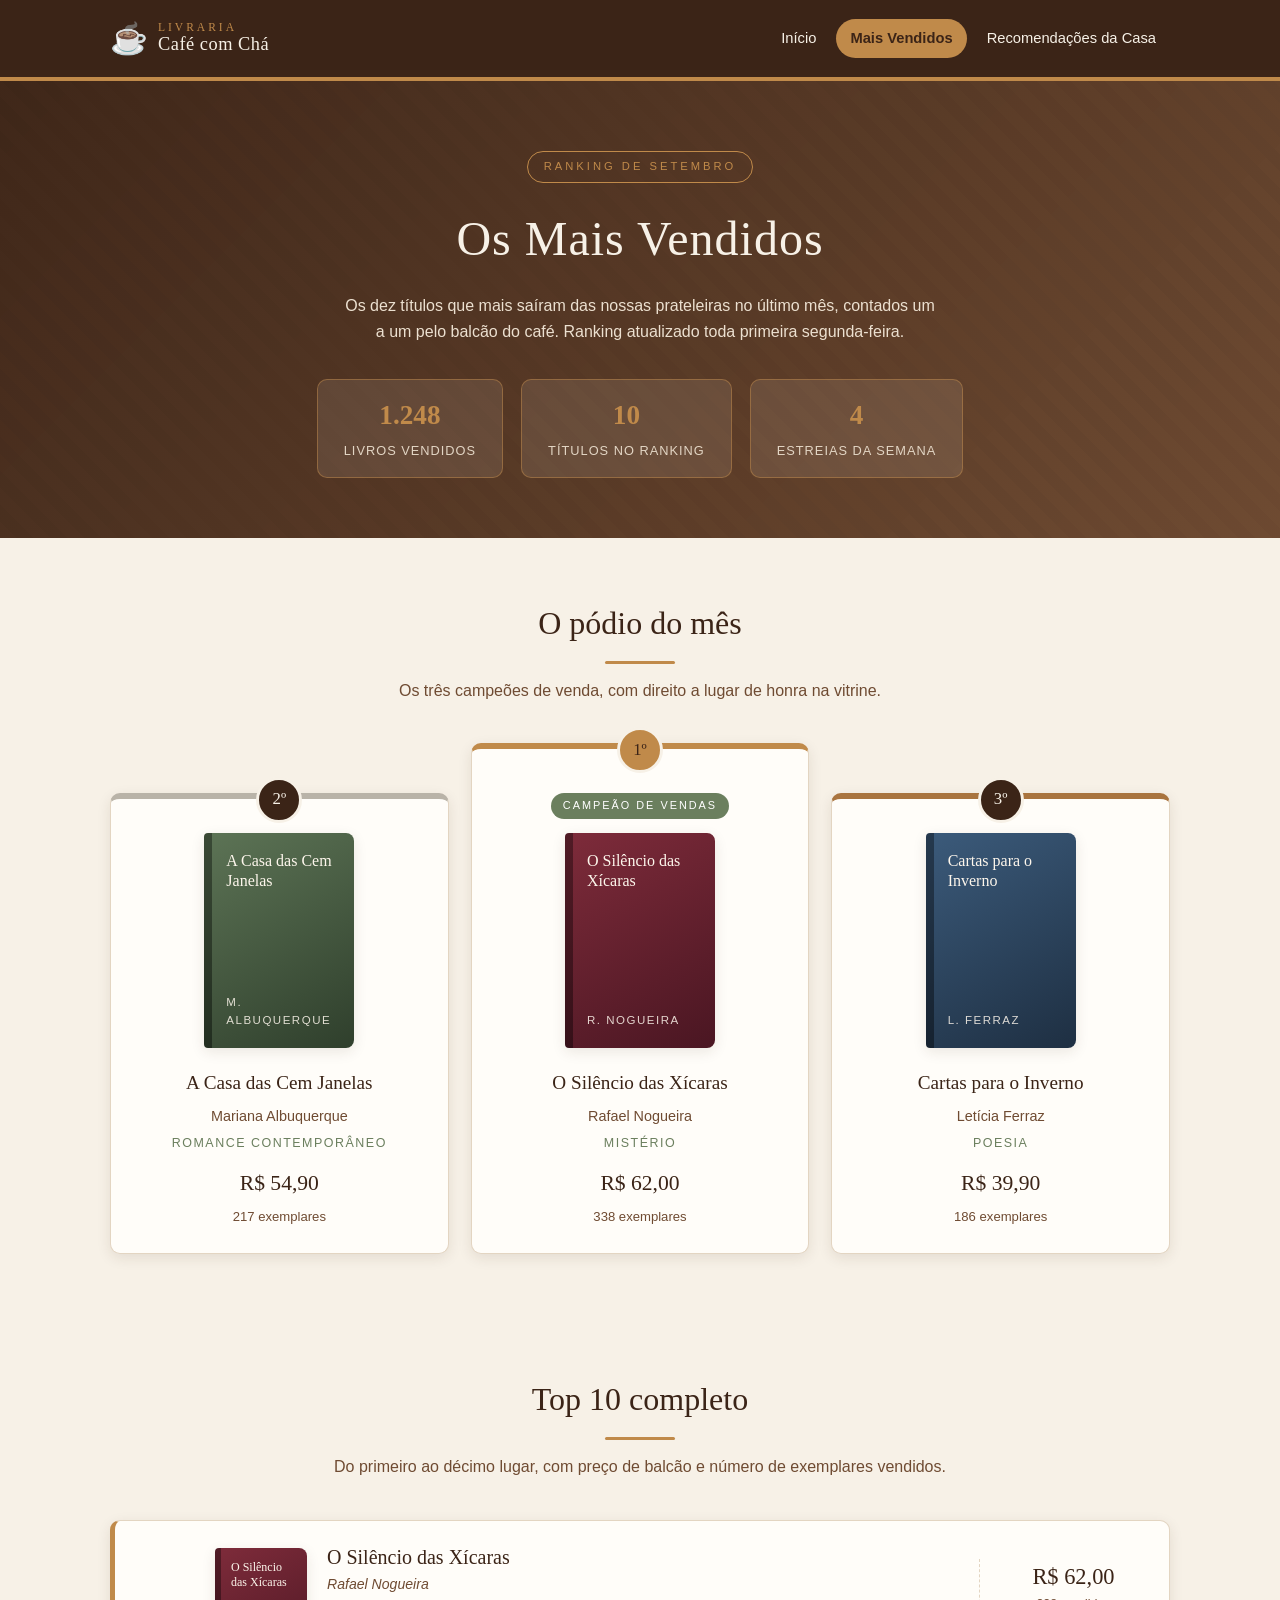
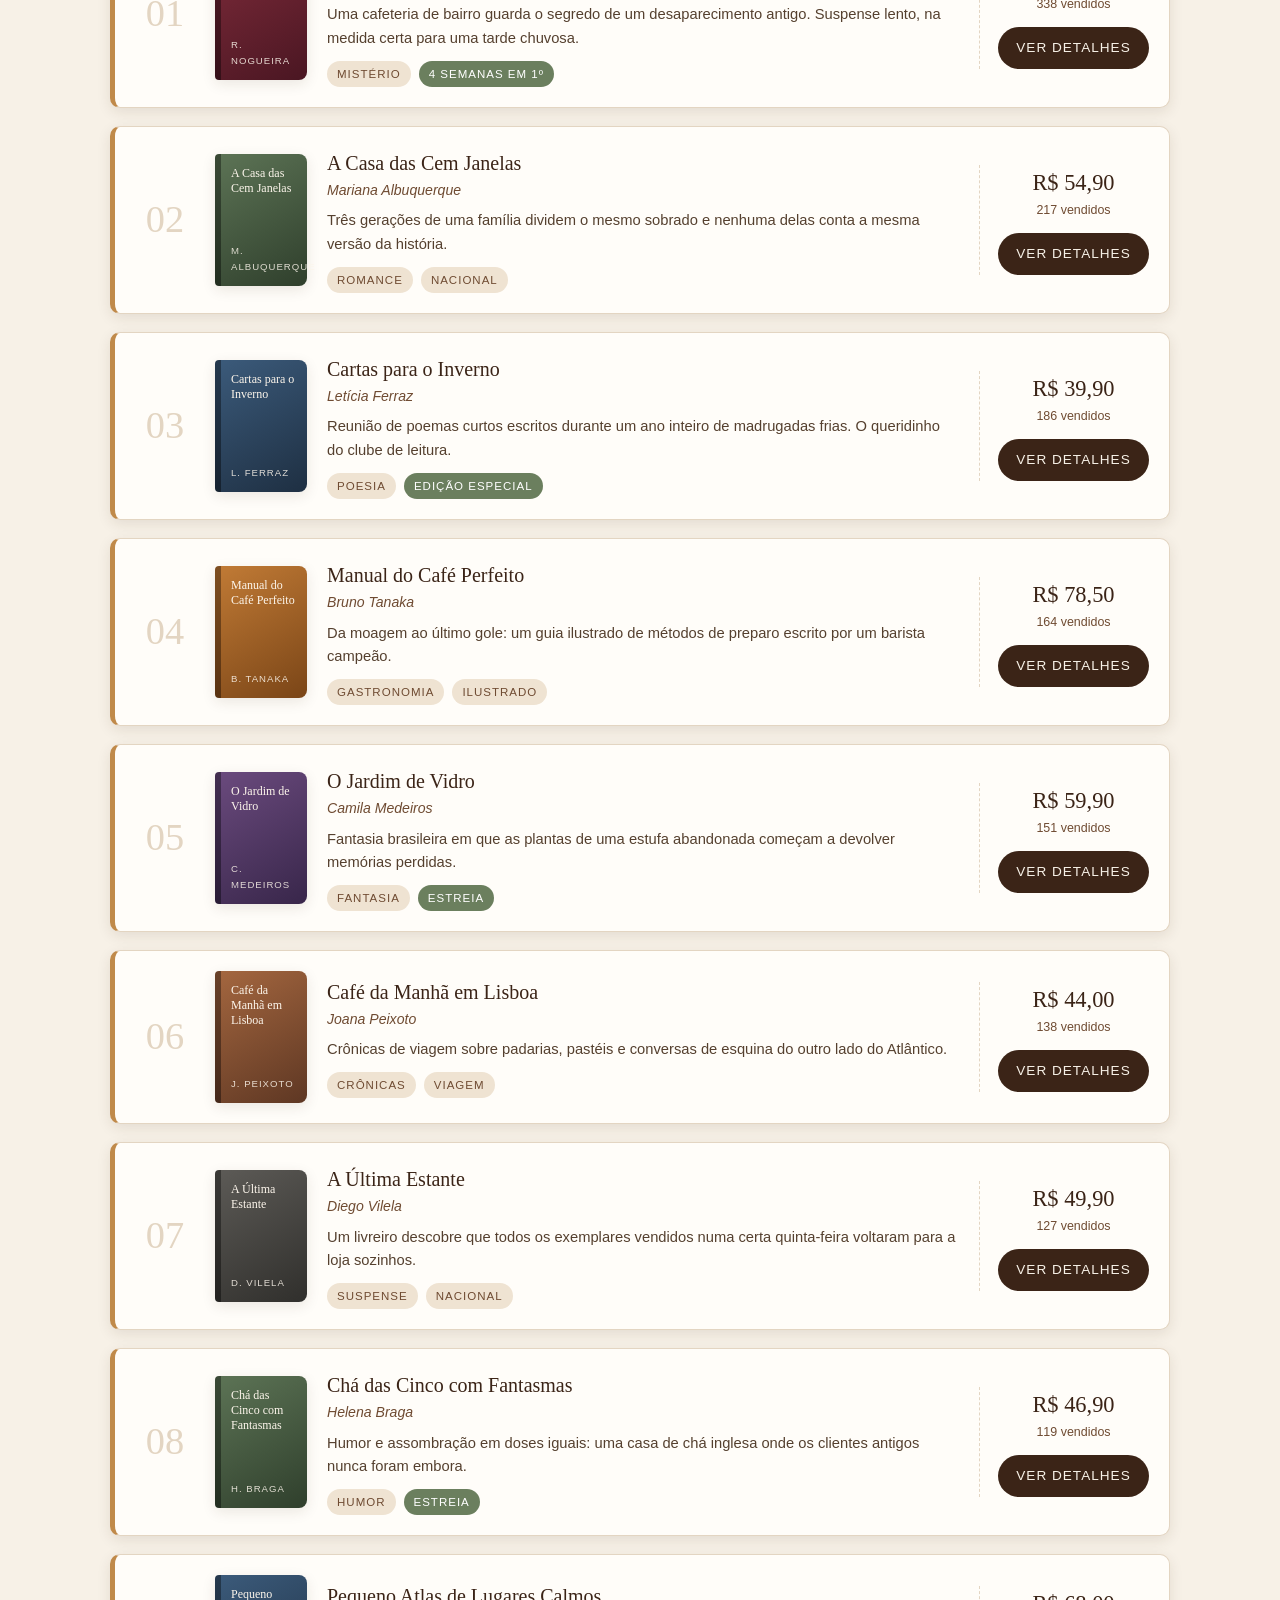
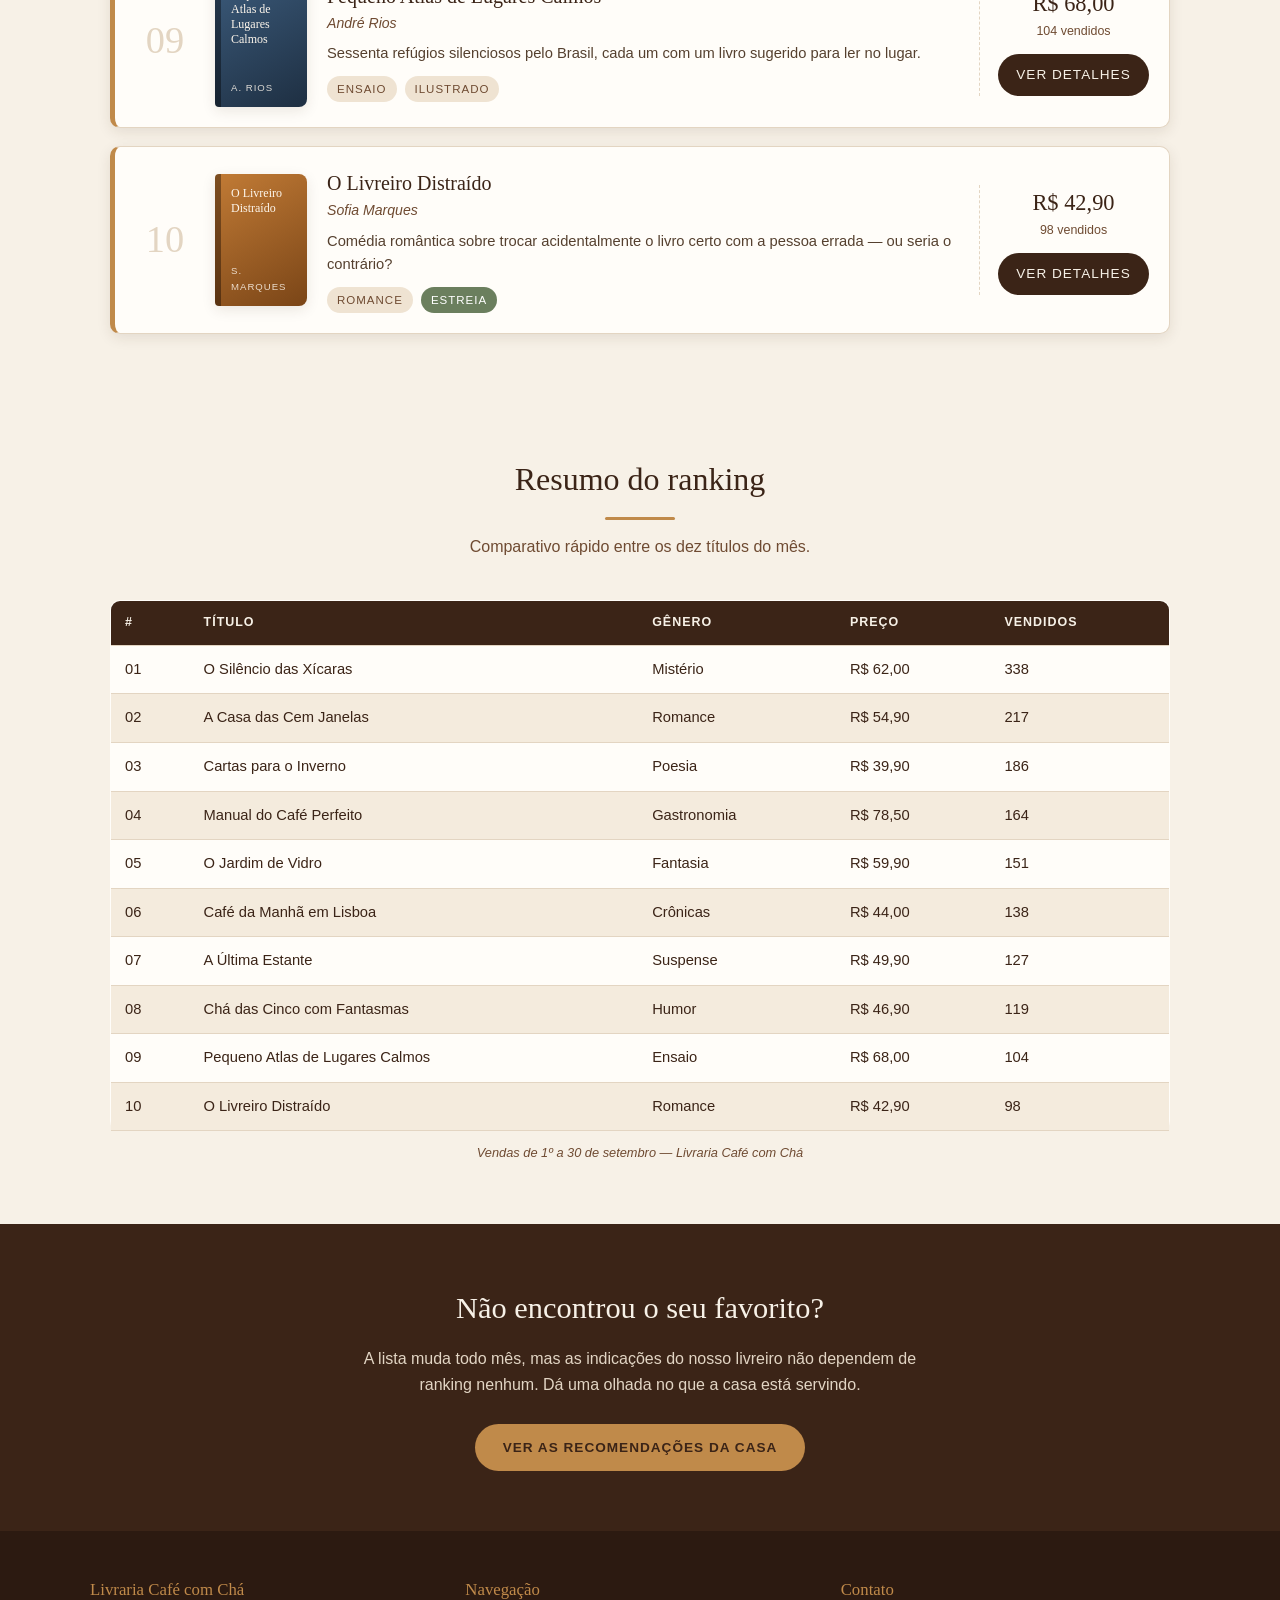
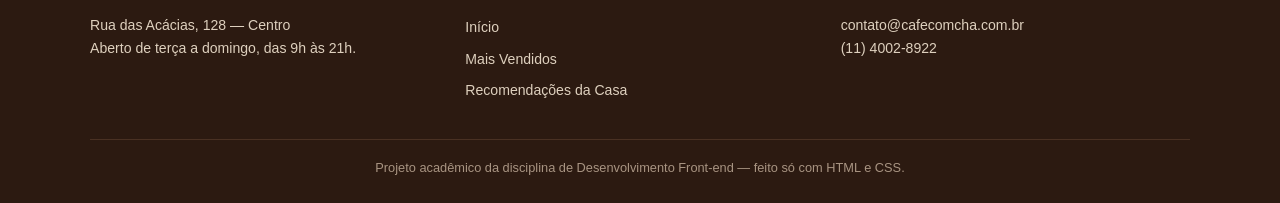
==== best-sellers.html @ 7d4c5c0c "Adiciona README e as páginas de Mais Vendidos e Recomendações da Casa Projeto da disciplina de Desen" ====
<!DOCTYPE html>
<html lang="pt-BR">
<head>
  <meta charset="UTF-8">
  <meta name="viewport" content="width=device-width, initial-scale=1.0">
  <title>Mais Vendidos | Livraria Café com Chá</title>
  <meta name="description" content="Os livros mais vendidos da Livraria Café com Chá neste mês.">
  <link rel="stylesheet" href="css/best-sellers.css">
</head>
<body>

  <header class="cabecalho">
    <div class="cabecalho__conteudo">
      <a class="logo" href="index.html">
        <span class="logo__icone" aria-hidden="true">☕</span>
        <span class="logo__texto">
          <strong>Livraria</strong>
          Café com Chá
        </span>
      </a>

      <nav class="menu" aria-label="Navegação principal">
        <a href="index.html">Início</a>
        <a href="best-sellers.html" class="menu__ativo" aria-current="page">Mais Vendidos</a>
        <a href="recomendacoes.html">Recomendações da Casa</a>
      </nav>
    </div>
  </header>

  <main>

    <!-- ======================= HERO ======================= -->
    <section class="hero">
      <p class="hero__etiqueta">Ranking de setembro</p>
      <h1 class="hero__titulo">Os Mais Vendidos</h1>
      <p class="hero__texto">
        Os dez títulos que mais saíram das nossas prateleiras no último mês,
        contados um a um pelo balcão do café. Ranking atualizado toda
        primeira segunda-feira.
      </p>

      <ul class="hero__numeros">
        <li><strong>1.248</strong><span>livros vendidos</span></li>
        <li><strong>10</strong><span>títulos no ranking</span></li>
        <li><strong>4</strong><span>estreias da semana</span></li>
      </ul>
    </section>

    <!-- ==================== PÓDIO (TOP 3) ==================== -->
    <section class="podio" aria-labelledby="titulo-podio">
      <h2 id="titulo-podio" class="secao__titulo">O pódio do mês</h2>
      <p class="secao__subtitulo">Os três campeões de venda, com direito a lugar de honra na vitrine.</p>

      <div class="podio__lista">

        <article class="destaque destaque--prata">
          <div class="destaque__posicao">2º</div>
          <div class="capa capa--verde" aria-hidden="true">
            <span class="capa__titulo">A Casa das Cem Janelas</span>
            <span class="capa__autor">M. Albuquerque</span>
          </div>
          <h3 class="destaque__titulo">A Casa das Cem Janelas</h3>
          <p class="destaque__autor">Mariana Albuquerque</p>
          <p class="destaque__genero">Romance contemporâneo</p>
          <p class="destaque__preco">R$ 54,90</p>
          <p class="destaque__vendas">217 exemplares</p>
        </article>

        <article class="destaque destaque--ouro">
          <div class="destaque__posicao">1º</div>
          <span class="selo">Campeão de vendas</span>
          <div class="capa capa--vinho" aria-hidden="true">
            <span class="capa__titulo">O Silêncio das Xícaras</span>
            <span class="capa__autor">R. Nogueira</span>
          </div>
          <h3 class="destaque__titulo">O Silêncio das Xícaras</h3>
          <p class="destaque__autor">Rafael Nogueira</p>
          <p class="destaque__genero">Mistério</p>
          <p class="destaque__preco">R$ 62,00</p>
          <p class="destaque__vendas">338 exemplares</p>
        </article>

        <article class="destaque destaque--bronze">
          <div class="destaque__posicao">3º</div>
          <div class="capa capa--azul" aria-hidden="true">
            <span class="capa__titulo">Cartas para o Inverno</span>
            <span class="capa__autor">L. Ferraz</span>
          </div>
          <h3 class="destaque__titulo">Cartas para o Inverno</h3>
          <p class="destaque__autor">Letícia Ferraz</p>
          <p class="destaque__genero">Poesia</p>
          <p class="destaque__preco">R$ 39,90</p>
          <p class="destaque__vendas">186 exemplares</p>
        </article>

      </div>
    </section>

    <!-- ==================== TOP 10 ==================== -->
    <section class="ranking" aria-labelledby="titulo-ranking">
      <h2 id="titulo-ranking" class="secao__titulo">Top 10 completo</h2>
      <p class="secao__subtitulo">Do primeiro ao décimo lugar, com preço de balcão e número de exemplares vendidos.</p>

      <ol class="ranking__lista">

        <li class="livro">
          <span class="livro__posicao">01</span>
          <div class="capa capa--vinho capa--pequena" aria-hidden="true">
            <span class="capa__titulo">O Silêncio das Xícaras</span>
            <span class="capa__autor">R. Nogueira</span>
          </div>
          <div class="livro__info">
            <h3 class="livro__titulo">O Silêncio das Xícaras</h3>
            <p class="livro__autor">Rafael Nogueira</p>
            <p class="livro__resumo">
              Uma cafeteria de bairro guarda o segredo de um desaparecimento antigo.
              Suspense lento, na medida certa para uma tarde chuvosa.
            </p>
            <p class="livro__tags">
              <span class="tag">Mistério</span>
              <span class="tag tag--verde">4 semanas em 1º</span>
            </p>
          </div>
          <div class="livro__compra">
            <p class="livro__preco">R$ 62,00</p>
            <p class="livro__vendas">338 vendidos</p>
            <a class="botao" href="#">Ver detalhes</a>
          </div>
        </li>

        <li class="livro">
          <span class="livro__posicao">02</span>
          <div class="capa capa--verde capa--pequena" aria-hidden="true">
            <span class="capa__titulo">A Casa das Cem Janelas</span>
            <span class="capa__autor">M. Albuquerque</span>
          </div>
          <div class="livro__info">
            <h3 class="livro__titulo">A Casa das Cem Janelas</h3>
            <p class="livro__autor">Mariana Albuquerque</p>
            <p class="livro__resumo">
              Três gerações de uma família dividem o mesmo sobrado e nenhuma
              delas conta a mesma versão da história.
            </p>
            <p class="livro__tags">
              <span class="tag">Romance</span>
              <span class="tag">Nacional</span>
            </p>
          </div>
          <div class="livro__compra">
            <p class="livro__preco">R$ 54,90</p>
            <p class="livro__vendas">217 vendidos</p>
            <a class="botao" href="#">Ver detalhes</a>
          </div>
        </li>

        <li class="livro">
          <span class="livro__posicao">03</span>
          <div class="capa capa--azul capa--pequena" aria-hidden="true">
            <span class="capa__titulo">Cartas para o Inverno</span>
            <span class="capa__autor">L. Ferraz</span>
          </div>
          <div class="livro__info">
            <h3 class="livro__titulo">Cartas para o Inverno</h3>
            <p class="livro__autor">Letícia Ferraz</p>
            <p class="livro__resumo">
              Reunião de poemas curtos escritos durante um ano inteiro de
              madrugadas frias. O queridinho do clube de leitura.
            </p>
            <p class="livro__tags">
              <span class="tag">Poesia</span>
              <span class="tag tag--verde">Edição especial</span>
            </p>
          </div>
          <div class="livro__compra">
            <p class="livro__preco">R$ 39,90</p>
            <p class="livro__vendas">186 vendidos</p>
            <a class="botao" href="#">Ver detalhes</a>
          </div>
        </li>

        <li class="livro">
          <span class="livro__posicao">04</span>
          <div class="capa capa--laranja capa--pequena" aria-hidden="true">
            <span class="capa__titulo">Manual do Café Perfeito</span>
            <span class="capa__autor">B. Tanaka</span>
          </div>
          <div class="livro__info">
            <h3 class="livro__titulo">Manual do Café Perfeito</h3>
            <p class="livro__autor">Bruno Tanaka</p>
            <p class="livro__resumo">
              Da moagem ao último gole: um guia ilustrado de métodos de preparo
              escrito por um barista campeão.
            </p>
            <p class="livro__tags">
              <span class="tag">Gastronomia</span>
              <span class="tag">Ilustrado</span>
            </p>
          </div>
          <div class="livro__compra">
            <p class="livro__preco">R$ 78,50</p>
            <p class="livro__vendas">164 vendidos</p>
            <a class="botao" href="#">Ver detalhes</a>
          </div>
        </li>

        <li class="livro">
          <span class="livro__posicao">05</span>
          <div class="capa capa--roxo capa--pequena" aria-hidden="true">
            <span class="capa__titulo">O Jardim de Vidro</span>
            <span class="capa__autor">C. Medeiros</span>
          </div>
          <div class="livro__info">
            <h3 class="livro__titulo">O Jardim de Vidro</h3>
            <p class="livro__autor">Camila Medeiros</p>
            <p class="livro__resumo">
              Fantasia brasileira em que as plantas de uma estufa abandonada
              começam a devolver memórias perdidas.
            </p>
            <p class="livro__tags">
              <span class="tag">Fantasia</span>
              <span class="tag tag--verde">Estreia</span>
            </p>
          </div>
          <div class="livro__compra">
            <p class="livro__preco">R$ 59,90</p>
            <p class="livro__vendas">151 vendidos</p>
            <a class="botao" href="#">Ver detalhes</a>
          </div>
        </li>

        <li class="livro">
          <span class="livro__posicao">06</span>
          <div class="capa capa--terra capa--pequena" aria-hidden="true">
            <span class="capa__titulo">Café da Manhã em Lisboa</span>
            <span class="capa__autor">J. Peixoto</span>
          </div>
          <div class="livro__info">
            <h3 class="livro__titulo">Café da Manhã em Lisboa</h3>
            <p class="livro__autor">Joana Peixoto</p>
            <p class="livro__resumo">
              Crônicas de viagem sobre padarias, pastéis e conversas de
              esquina do outro lado do Atlântico.
            </p>
            <p class="livro__tags">
              <span class="tag">Crônicas</span>
              <span class="tag">Viagem</span>
            </p>
          </div>
          <div class="livro__compra">
            <p class="livro__preco">R$ 44,00</p>
            <p class="livro__vendas">138 vendidos</p>
            <a class="botao" href="#">Ver detalhes</a>
          </div>
        </li>

        <li class="livro">
          <span class="livro__posicao">07</span>
          <div class="capa capa--cinza capa--pequena" aria-hidden="true">
            <span class="capa__titulo">A Última Estante</span>
            <span class="capa__autor">D. Vilela</span>
          </div>
          <div class="livro__info">
            <h3 class="livro__titulo">A Última Estante</h3>
            <p class="livro__autor">Diego Vilela</p>
            <p class="livro__resumo">
              Um livreiro descobre que todos os exemplares vendidos numa
              certa quinta-feira voltaram para a loja sozinhos.
            </p>
            <p class="livro__tags">
              <span class="tag">Suspense</span>
              <span class="tag">Nacional</span>
            </p>
          </div>
          <div class="livro__compra">
            <p class="livro__preco">R$ 49,90</p>
            <p class="livro__vendas">127 vendidos</p>
            <a class="botao" href="#">Ver detalhes</a>
          </div>
        </li>

        <li class="livro">
          <span class="livro__posicao">08</span>
          <div class="capa capa--verde capa--pequena" aria-hidden="true">
            <span class="capa__titulo">Chá das Cinco com Fantasmas</span>
            <span class="capa__autor">H. Braga</span>
          </div>
          <div class="livro__info">
            <h3 class="livro__titulo">Chá das Cinco com Fantasmas</h3>
            <p class="livro__autor">Helena Braga</p>
            <p class="livro__resumo">
              Humor e assombração em doses iguais: uma casa de chá inglesa
              onde os clientes antigos nunca foram embora.
            </p>
            <p class="livro__tags">
              <span class="tag">Humor</span>
              <span class="tag tag--verde">Estreia</span>
            </p>
          </div>
          <div class="livro__compra">
            <p class="livro__preco">R$ 46,90</p>
            <p class="livro__vendas">119 vendidos</p>
            <a class="botao" href="#">Ver detalhes</a>
          </div>
        </li>

        <li class="livro">
          <span class="livro__posicao">09</span>
          <div class="capa capa--azul capa--pequena" aria-hidden="true">
            <span class="capa__titulo">Pequeno Atlas de Lugares Calmos</span>
            <span class="capa__autor">A. Rios</span>
          </div>
          <div class="livro__info">
            <h3 class="livro__titulo">Pequeno Atlas de Lugares Calmos</h3>
            <p class="livro__autor">André Rios</p>
            <p class="livro__resumo">
              Sessenta refúgios silenciosos pelo Brasil, cada um com um livro
              sugerido para ler no lugar.
            </p>
            <p class="livro__tags">
              <span class="tag">Ensaio</span>
              <span class="tag">Ilustrado</span>
            </p>
          </div>
          <div class="livro__compra">
            <p class="livro__preco">R$ 68,00</p>
            <p class="livro__vendas">104 vendidos</p>
            <a class="botao" href="#">Ver detalhes</a>
          </div>
        </li>

        <li class="livro">
          <span class="livro__posicao">10</span>
          <div class="capa capa--laranja capa--pequena" aria-hidden="true">
            <span class="capa__titulo">O Livreiro Distraído</span>
            <span class="capa__autor">S. Marques</span>
          </div>
          <div class="livro__info">
            <h3 class="livro__titulo">O Livreiro Distraído</h3>
            <p class="livro__autor">Sofia Marques</p>
            <p class="livro__resumo">
              Comédia romântica sobre trocar acidentalmente o livro certo com
              a pessoa errada — ou seria o contrário?
            </p>
            <p class="livro__tags">
              <span class="tag">Romance</span>
              <span class="tag tag--verde">Estreia</span>
            </p>
          </div>
          <div class="livro__compra">
            <p class="livro__preco">R$ 42,90</p>
            <p class="livro__vendas">98 vendidos</p>
            <a class="botao" href="#">Ver detalhes</a>
          </div>
        </li>

      </ol>
    </section>

    <!-- ==================== TABELA RESUMO ==================== -->
    <section class="resumo" aria-labelledby="titulo-resumo">
      <h2 id="titulo-resumo" class="secao__titulo">Resumo do ranking</h2>
      <p class="secao__subtitulo">Comparativo rápido entre os dez títulos do mês.</p>

      <div class="tabela__area">
        <table class="tabela">
          <caption>Vendas de 1º a 30 de setembro — Livraria Café com Chá</caption>
          <thead>
            <tr>
              <th scope="col">#</th>
              <th scope="col">Título</th>
              <th scope="col">Gênero</th>
              <th scope="col">Preço</th>
              <th scope="col">Vendidos</th>
            </tr>
          </thead>
          <tbody>
            <tr><td>01</td><td>O Silêncio das Xícaras</td><td>Mistério</td><td>R$ 62,00</td><td>338</td></tr>
            <tr><td>02</td><td>A Casa das Cem Janelas</td><td>Romance</td><td>R$ 54,90</td><td>217</td></tr>
            <tr><td>03</td><td>Cartas para o Inverno</td><td>Poesia</td><td>R$ 39,90</td><td>186</td></tr>
            <tr><td>04</td><td>Manual do Café Perfeito</td><td>Gastronomia</td><td>R$ 78,50</td><td>164</td></tr>
            <tr><td>05</td><td>O Jardim de Vidro</td><td>Fantasia</td><td>R$ 59,90</td><td>151</td></tr>
            <tr><td>06</td><td>Café da Manhã em Lisboa</td><td>Crônicas</td><td>R$ 44,00</td><td>138</td></tr>
            <tr><td>07</td><td>A Última Estante</td><td>Suspense</td><td>R$ 49,90</td><td>127</td></tr>
            <tr><td>08</td><td>Chá das Cinco com Fantasmas</td><td>Humor</td><td>R$ 46,90</td><td>119</td></tr>
            <tr><td>09</td><td>Pequeno Atlas de Lugares Calmos</td><td>Ensaio</td><td>R$ 68,00</td><td>104</td></tr>
            <tr><td>10</td><td>O Livreiro Distraído</td><td>Romance</td><td>R$ 42,90</td><td>98</td></tr>
          </tbody>
        </table>
      </div>
    </section>

    <!-- ==================== CHAMADA FINAL ==================== -->
    <section class="chamada">
      <h2>Não encontrou o seu favorito?</h2>
      <p>
        A lista muda todo mês, mas as indicações do nosso livreiro não dependem
        de ranking nenhum. Dá uma olhada no que a casa está servindo.
      </p>
      <a class="botao botao--claro" href="recomendacoes.html">Ver as Recomendações da Casa</a>
    </section>

  </main>

  <footer class="rodape">
    <div class="rodape__conteudo">
      <div class="rodape__bloco">
        <h3>Livraria Café com Chá</h3>
        <p>Rua das Acácias, 128 — Centro<br>Aberto de terça a domingo, das 9h às 21h.</p>
      </div>
      <div class="rodape__bloco">
        <h3>Navegação</h3>
        <ul>
          <li><a href="index.html">Início</a></li>
          <li><a href="best-sellers.html">Mais Vendidos</a></li>
          <li><a href="recomendacoes.html">Recomendações da Casa</a></li>
        </ul>
      </div>
      <div class="rodape__bloco">
        <h3>Contato</h3>
        <p>contato@cafecomcha.com.br<br>(11) 4002-8922</p>
      </div>
    </div>
    <p class="rodape__creditos">
      Projeto acadêmico da disciplina de Desenvolvimento Front-end — feito só com HTML e CSS.
    </p>
  </footer>

</body>
</html>
---- css/best-sellers.css ----
/* =========================================================
   Livraria Café com Chá — Página "Mais Vendidos"
   Disciplina: Desenvolvimento Front-end
   Somente HTML e CSS (sem JavaScript e sem imagens externas)
   ========================================================= */

/* ---------- 1. Variáveis e reset ---------- */
:root {
  --cafe-escuro:  #3b2417;
  --cafe-medio:   #6f4b32;
  --creme:        #f7f1e7;
  --creme-claro:  #fffdf9;
  --dourado:      #c08a4a;
  --verde-cha:    #6b7f5e;
  --borda:        #e3d5c2;

  --fonte-titulo: Georgia, 'Times New Roman', serif;
  --fonte-texto:  'Segoe UI', Tahoma, Verdana, sans-serif;

  --raio:   10px;
  --sombra: 0 4px 14px rgba(59, 36, 23, 0.10);
}

* {
  margin: 0;
  padding: 0;
  box-sizing: border-box;
}

body {
  font-family: var(--fonte-texto);
  background-color: var(--creme);
  color: var(--cafe-escuro);
  line-height: 1.6;
}

img { max-width: 100%; }

a { color: var(--cafe-medio); }

a:focus-visible,
.botao:focus-visible {
  outline: 3px solid var(--verde-cha);
  outline-offset: 3px;
}

/* ---------- 2. Cabeçalho e menu ---------- */
.cabecalho {
  background-color: var(--cafe-escuro);
  border-bottom: 4px solid var(--dourado);
  position: sticky;
  top: 0;
  z-index: 10;
}

.cabecalho__conteudo {
  max-width: 1100px;
  margin: 0 auto;
  padding: 14px 20px;
  display: flex;
  flex-wrap: wrap;
  align-items: center;
  justify-content: space-between;
  gap: 12px;
}

.logo {
  display: flex;
  align-items: center;
  gap: 10px;
  text-decoration: none;
  color: var(--creme);
}

.logo__icone { font-size: 1.9rem; }

.logo__texto {
  font-family: var(--fonte-titulo);
  font-size: 1.15rem;
  line-height: 1.15;
  letter-spacing: 0.5px;
}

.logo__texto strong {
  display: block;
  font-size: 0.72rem;
  letter-spacing: 3px;
  text-transform: uppercase;
  color: var(--dourado);
  font-weight: normal;
}

.menu {
  display: flex;
  flex-wrap: wrap;
  gap: 6px;
}

.menu a {
  color: var(--creme);
  text-decoration: none;
  font-size: 0.92rem;
  padding: 8px 14px;
  border-radius: 999px;
  transition: background-color 0.25s, color 0.25s;
}

.menu a:hover { background-color: rgba(247, 241, 231, 0.15); }

.menu .menu__ativo {
  background-color: var(--dourado);
  color: var(--cafe-escuro);
  font-weight: bold;
}

/* ---------- 3. Hero ---------- */
.hero {
  background:
    linear-gradient(135deg, rgba(59, 36, 23, 0.92), rgba(111, 75, 50, 0.88)),
    repeating-linear-gradient(45deg, #6f4b32 0 12px, #5c3d29 12px 24px);
  color: var(--creme);
  text-align: center;
  padding: 70px 20px 60px;
}

.hero__etiqueta {
  display: inline-block;
  border: 1px solid var(--dourado);
  color: var(--dourado);
  text-transform: uppercase;
  letter-spacing: 3px;
  font-size: 0.7rem;
  padding: 6px 16px;
  border-radius: 999px;
  margin-bottom: 18px;
}

.hero__titulo {
  font-family: var(--fonte-titulo);
  font-size: 3rem;
  font-weight: normal;
  letter-spacing: 1px;
}

.hero__texto {
  max-width: 600px;
  margin: 16px auto 0;
  color: #ece0d0;
}

.hero__numeros {
  list-style: none;
  display: flex;
  flex-wrap: wrap;
  justify-content: center;
  gap: 18px;
  margin-top: 34px;
}

.hero__numeros li {
  background-color: rgba(247, 241, 231, 0.10);
  border: 1px solid rgba(192, 138, 74, 0.5);
  border-radius: var(--raio);
  padding: 14px 26px;
  min-width: 150px;
}

.hero__numeros strong {
  display: block;
  font-family: var(--fonte-titulo);
  font-size: 1.7rem;
  color: var(--dourado);
}

.hero__numeros span {
  font-size: 0.8rem;
  text-transform: uppercase;
  letter-spacing: 1px;
  color: #e2d5c4;
}

/* ---------- 4. Títulos de seção ---------- */
.podio,
.ranking,
.resumo,
.chamada {
  max-width: 1100px;
  margin: 0 auto;
  padding: 60px 20px;
}

.secao__titulo {
  font-family: var(--fonte-titulo);
  font-size: 2rem;
  font-weight: normal;
  text-align: center;
  color: var(--cafe-escuro);
}

.secao__titulo::after {
  content: "";
  display: block;
  width: 70px;
  height: 3px;
  margin: 12px auto 0;
  background-color: var(--dourado);
  border-radius: 3px;
}

.secao__subtitulo {
  text-align: center;
  color: var(--cafe-medio);
  max-width: 620px;
  margin: 14px auto 40px;
}

/* ---------- 5. Capas desenhadas em CSS ---------- */
.capa {
  width: 150px;
  height: 215px;
  border-radius: 4px 8px 8px 4px;
  box-shadow: var(--sombra);
  border-left: 8px solid rgba(0, 0, 0, 0.28);
  padding: 18px 14px;
  display: flex;
  flex-direction: column;
  justify-content: space-between;
  color: #fdf6ec;
  text-align: left;
  flex-shrink: 0;
}

.capa__titulo {
  font-family: var(--fonte-titulo);
  font-size: 1rem;
  line-height: 1.25;
}

.capa__autor {
  font-size: 0.72rem;
  letter-spacing: 1.5px;
  text-transform: uppercase;
  opacity: 0.85;
}

.capa--pequena {
  width: 92px;
  height: 132px;
  padding: 12px 10px;
  border-left-width: 6px;
}

.capa--pequena .capa__titulo { font-size: 0.75rem; }
.capa--pequena .capa__autor  { font-size: 0.6rem; letter-spacing: 1px; }

.capa--vinho   { background: linear-gradient(150deg, #7d2b3a, #4a1622); }
.capa--verde   { background: linear-gradient(150deg, #5c7355, #2f3f2c); }
.capa--azul    { background: linear-gradient(150deg, #3b5a7a, #1e2f42); }
.capa--laranja { background: linear-gradient(150deg, #c07a35, #7a4517); }
.capa--roxo    { background: linear-gradient(150deg, #6a4a7d, #38264a); }
.capa--terra   { background: linear-gradient(150deg, #a3663f, #5e3723); }
.capa--cinza   { background: linear-gradient(150deg, #5c5a56, #302f2c); }

/* ---------- 6. Pódio (top 3) ---------- */
.podio__lista {
  display: grid;
  grid-template-columns: repeat(3, 1fr);
  gap: 22px;
  align-items: end;
}

.destaque {
  position: relative;
  background-color: var(--creme-claro);
  border: 1px solid var(--borda);
  border-radius: var(--raio);
  box-shadow: var(--sombra);
  padding: 34px 20px 26px;
  text-align: center;
  display: flex;
  flex-direction: column;
  align-items: center;
  gap: 6px;
  transition: transform 0.25s, box-shadow 0.25s;
}

.destaque:hover {
  transform: translateY(-6px);
  box-shadow: 0 10px 24px rgba(59, 36, 23, 0.18);
}

.destaque--ouro   { border-top: 6px solid var(--dourado); padding-top: 44px; }
.destaque--prata  { border-top: 6px solid #b9b3a8; }
.destaque--bronze { border-top: 6px solid #a9743f; }

.destaque__posicao {
  position: absolute;
  top: -22px;
  left: 50%;
  transform: translateX(-50%);
  width: 46px;
  height: 46px;
  border-radius: 50%;
  background-color: var(--cafe-escuro);
  color: var(--creme);
  font-family: var(--fonte-titulo);
  font-size: 1.05rem;
  display: flex;
  align-items: center;
  justify-content: center;
  border: 3px solid var(--creme);
}

.destaque--ouro .destaque__posicao {
  background-color: var(--dourado);
  color: var(--cafe-escuro);
}

.selo {
  background-color: var(--verde-cha);
  color: #fff;
  font-size: 0.68rem;
  text-transform: uppercase;
  letter-spacing: 2px;
  padding: 4px 12px;
  border-radius: 999px;
  margin-bottom: 8px;
}

.destaque__titulo {
  font-family: var(--fonte-titulo);
  font-size: 1.2rem;
  font-weight: normal;
  margin-top: 14px;
}

.destaque__autor  { color: var(--cafe-medio); font-size: 0.9rem; }
.destaque__genero { font-size: 0.78rem; text-transform: uppercase; letter-spacing: 1.5px; color: var(--verde-cha); }

.destaque__preco {
  font-family: var(--fonte-titulo);
  font-size: 1.35rem;
  color: var(--cafe-escuro);
  margin-top: 6px;
}

.destaque__vendas { font-size: 0.82rem; color: var(--cafe-medio); }

/* ---------- 7. Lista do Top 10 ---------- */
.ranking { background-color: transparent; }

.ranking__lista {
  list-style: none;
  counter-reset: nenhum;
  display: flex;
  flex-direction: column;
  gap: 18px;
}

.livro {
  background-color: var(--creme-claro);
  border: 1px solid var(--borda);
  border-left: 5px solid var(--dourado);
  border-radius: var(--raio);
  box-shadow: var(--sombra);
  padding: 20px;
  display: grid;
  grid-template-columns: 60px 92px 1fr 170px;
  gap: 20px;
  align-items: center;
  transition: transform 0.2s, border-left-color 0.2s;
}

.livro:hover {
  transform: translateX(5px);
  border-left-color: var(--verde-cha);
}

.livro__posicao {
  font-family: var(--fonte-titulo);
  font-size: 2.4rem;
  color: var(--borda);
  text-align: center;
}

.livro__titulo {
  font-family: var(--fonte-titulo);
  font-size: 1.25rem;
  font-weight: normal;
}

.livro__autor {
  color: var(--cafe-medio);
  font-size: 0.88rem;
  font-style: italic;
  margin-bottom: 8px;
}

.livro__resumo { font-size: 0.92rem; color: #55402f; }

.livro__tags {
  display: flex;
  flex-wrap: wrap;
  gap: 8px;
  margin-top: 10px;
}

.tag {
  background-color: #efe3d2;
  color: var(--cafe-medio);
  font-size: 0.72rem;
  text-transform: uppercase;
  letter-spacing: 1px;
  padding: 4px 10px;
  border-radius: 999px;
}

.tag--verde {
  background-color: var(--verde-cha);
  color: #fff;
}

.livro__compra {
  text-align: center;
  border-left: 1px dashed var(--borda);
  padding-left: 18px;
}

.livro__preco {
  font-family: var(--fonte-titulo);
  font-size: 1.4rem;
  color: var(--cafe-escuro);
}

.livro__vendas {
  font-size: 0.78rem;
  color: var(--cafe-medio);
  margin-bottom: 12px;
}

/* ---------- 8. Botões ---------- */
.botao {
  display: inline-block;
  background-color: var(--cafe-escuro);
  color: var(--creme);
  text-decoration: none;
  font-size: 0.85rem;
  letter-spacing: 1px;
  text-transform: uppercase;
  padding: 10px 18px;
  border-radius: 999px;
  transition: background-color 0.25s, color 0.25s;
}

.botao:hover {
  background-color: var(--dourado);
  color: var(--cafe-escuro);
}

.botao--claro {
  background-color: var(--dourado);
  color: var(--cafe-escuro);
  font-weight: bold;
  padding: 13px 28px;
}

.botao--claro:hover {
  background-color: var(--creme);
}

/* ---------- 9. Tabela resumo ---------- */
.tabela__area { overflow-x: auto; }

.tabela {
  width: 100%;
  min-width: 560px;
  border-collapse: collapse;
  background-color: var(--creme-claro);
  border: 1px solid var(--borda);
  border-radius: var(--raio);
  overflow: hidden;
}

.tabela caption {
  caption-side: bottom;
  padding-top: 12px;
  font-size: 0.8rem;
  color: var(--cafe-medio);
  font-style: italic;
}

.tabela th,
.tabela td {
  padding: 12px 14px;
  text-align: left;
  border-bottom: 1px solid var(--borda);
  font-size: 0.92rem;
}

.tabela thead th {
  background-color: var(--cafe-escuro);
  color: var(--creme);
  text-transform: uppercase;
  letter-spacing: 1px;
  font-size: 0.78rem;
}

.tabela tbody tr:nth-child(even) { background-color: #f4ebdd; }
.tabela tbody tr:hover { background-color: #efe3d2; }
.tabela tbody tr:last-child td { border-bottom: none; }

/* ---------- 10. Chamada final ---------- */
.chamada {
  text-align: center;
  background-color: var(--cafe-escuro);
  color: var(--creme);
  max-width: none;
  padding: 60px 20px;
}

.chamada h2 {
  font-family: var(--fonte-titulo);
  font-size: 1.9rem;
  font-weight: normal;
}

.chamada p {
  max-width: 560px;
  margin: 14px auto 26px;
  color: #e2d5c4;
}

/* ---------- 11. Rodapé ---------- */
.rodape {
  background-color: #2c1a11;
  color: #ded0be;
  padding: 46px 20px 24px;
}

.rodape__conteudo {
  max-width: 1100px;
  margin: 0 auto;
  display: grid;
  grid-template-columns: repeat(3, 1fr);
  gap: 26px;
}

.rodape__bloco h3 {
  font-family: var(--fonte-titulo);
  font-size: 1.05rem;
  font-weight: normal;
  color: var(--dourado);
  margin-bottom: 10px;
}

.rodape__bloco p { font-size: 0.88rem; }

.rodape__bloco ul { list-style: none; }

.rodape__bloco li { margin-bottom: 6px; }

.rodape__bloco a {
  color: #ded0be;
  text-decoration: none;
  font-size: 0.88rem;
}

.rodape__bloco a:hover {
  color: var(--dourado);
  text-decoration: underline;
}

.rodape__creditos {
  max-width: 1100px;
  margin: 30px auto 0;
  padding-top: 18px;
  border-top: 1px solid #4a3123;
  text-align: center;
  font-size: 0.8rem;
  color: #a89482;
}

/* ---------- 12. Responsivo ---------- */

/* Tablet */
@media (max-width: 960px) {
  .livro {
    grid-template-columns: 50px 92px 1fr;
    grid-template-areas:
      "posicao capa info"
      "compra  compra compra";
  }

  .livro__posicao { grid-area: posicao; }
  .livro .capa    { grid-area: capa; }
  .livro__info    { grid-area: info; }

  .livro__compra {
    grid-area: compra;
    border-left: none;
    border-top: 1px dashed var(--borda);
    padding-left: 0;
    padding-top: 14px;
    display: flex;
    flex-wrap: wrap;
    align-items: center;
    justify-content: center;
    gap: 16px;
  }

  .livro__vendas { margin-bottom: 0; }
}

/* Celular */
@media (max-width: 640px) {
  .cabecalho__conteudo { justify-content: center; }
  .menu { justify-content: center; }

  .hero { padding: 48px 18px; }
  .hero__titulo { font-size: 2.1rem; }

  .podio__lista { grid-template-columns: 1fr; gap: 40px; }
  .destaque--ouro { order: -1; }

  .livro {
    grid-template-columns: 1fr;
    grid-template-areas:
      "posicao"
      "capa"
      "info"
      "compra";
    justify-items: center;
    text-align: center;
  }

  .livro__posicao { font-size: 1.8rem; }
  .livro__tags { justify-content: center; }

  .rodape__conteudo { grid-template-columns: 1fr; text-align: center; }
}
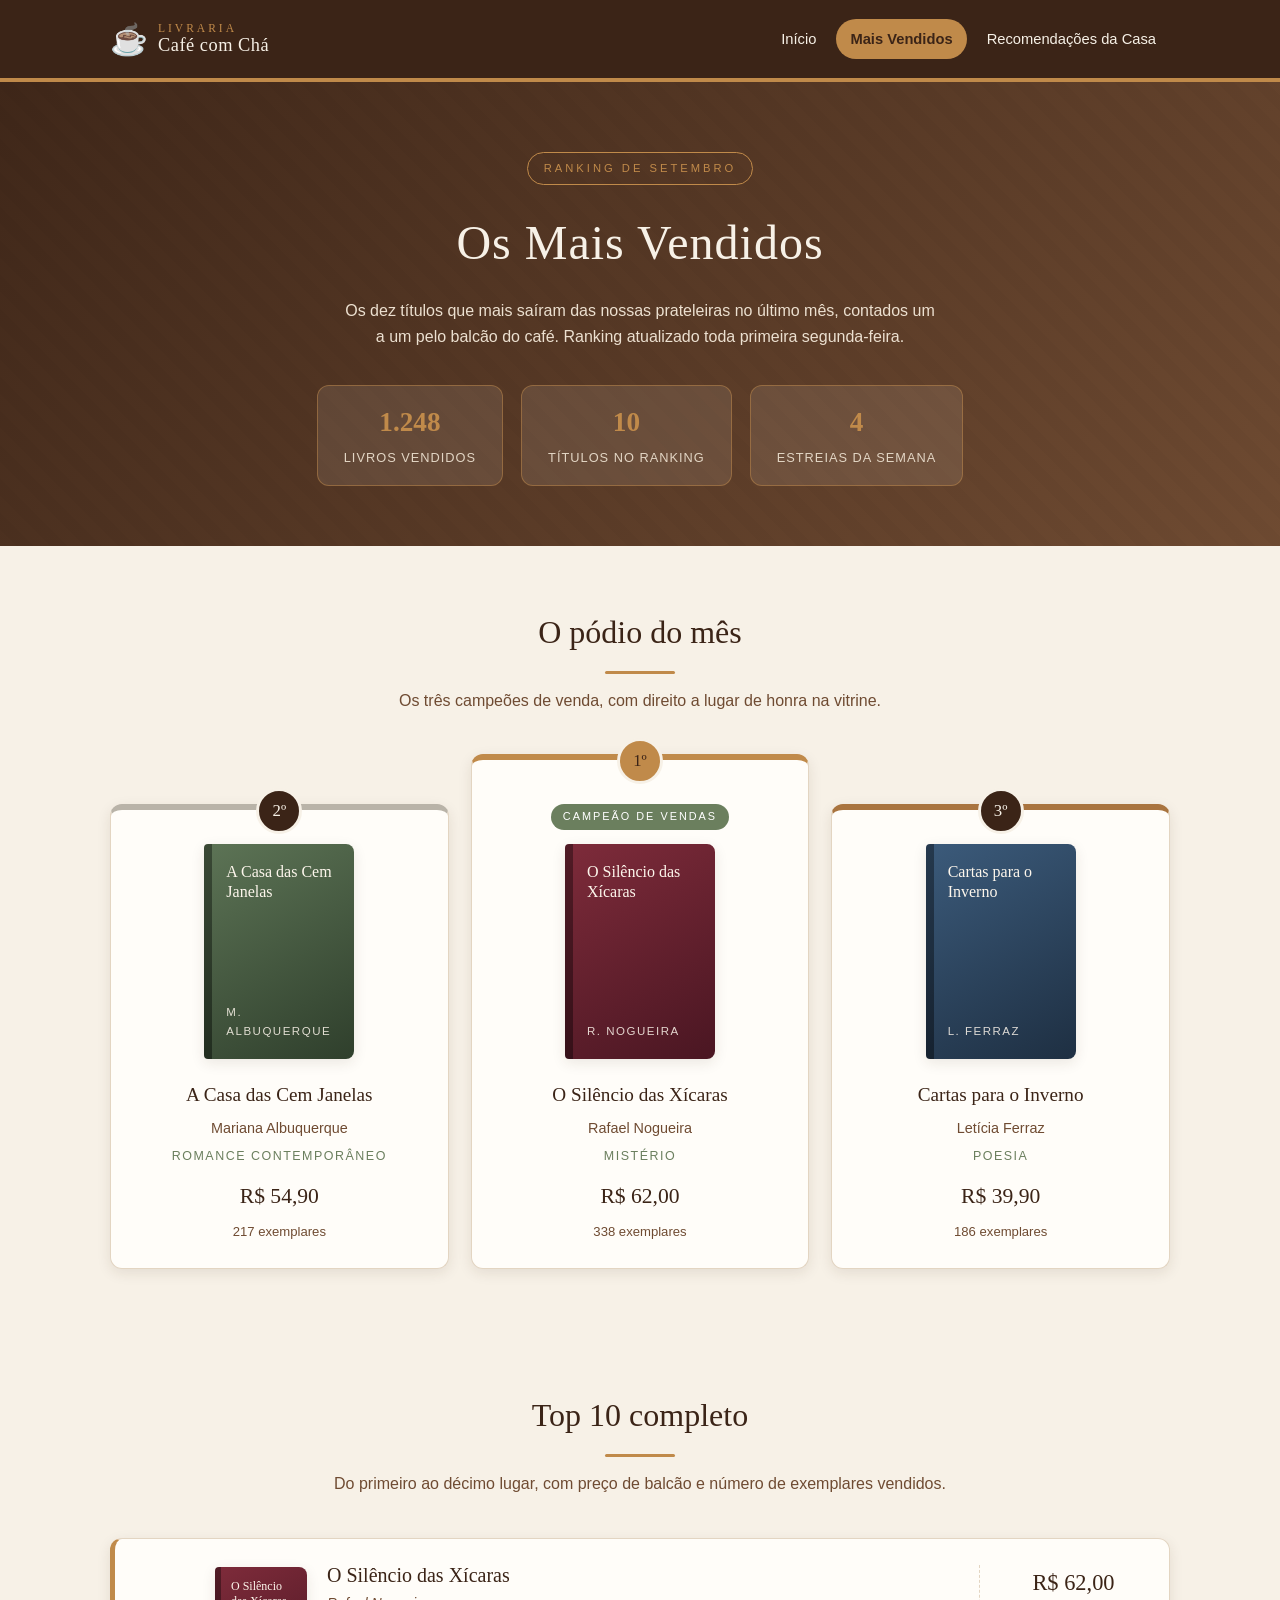
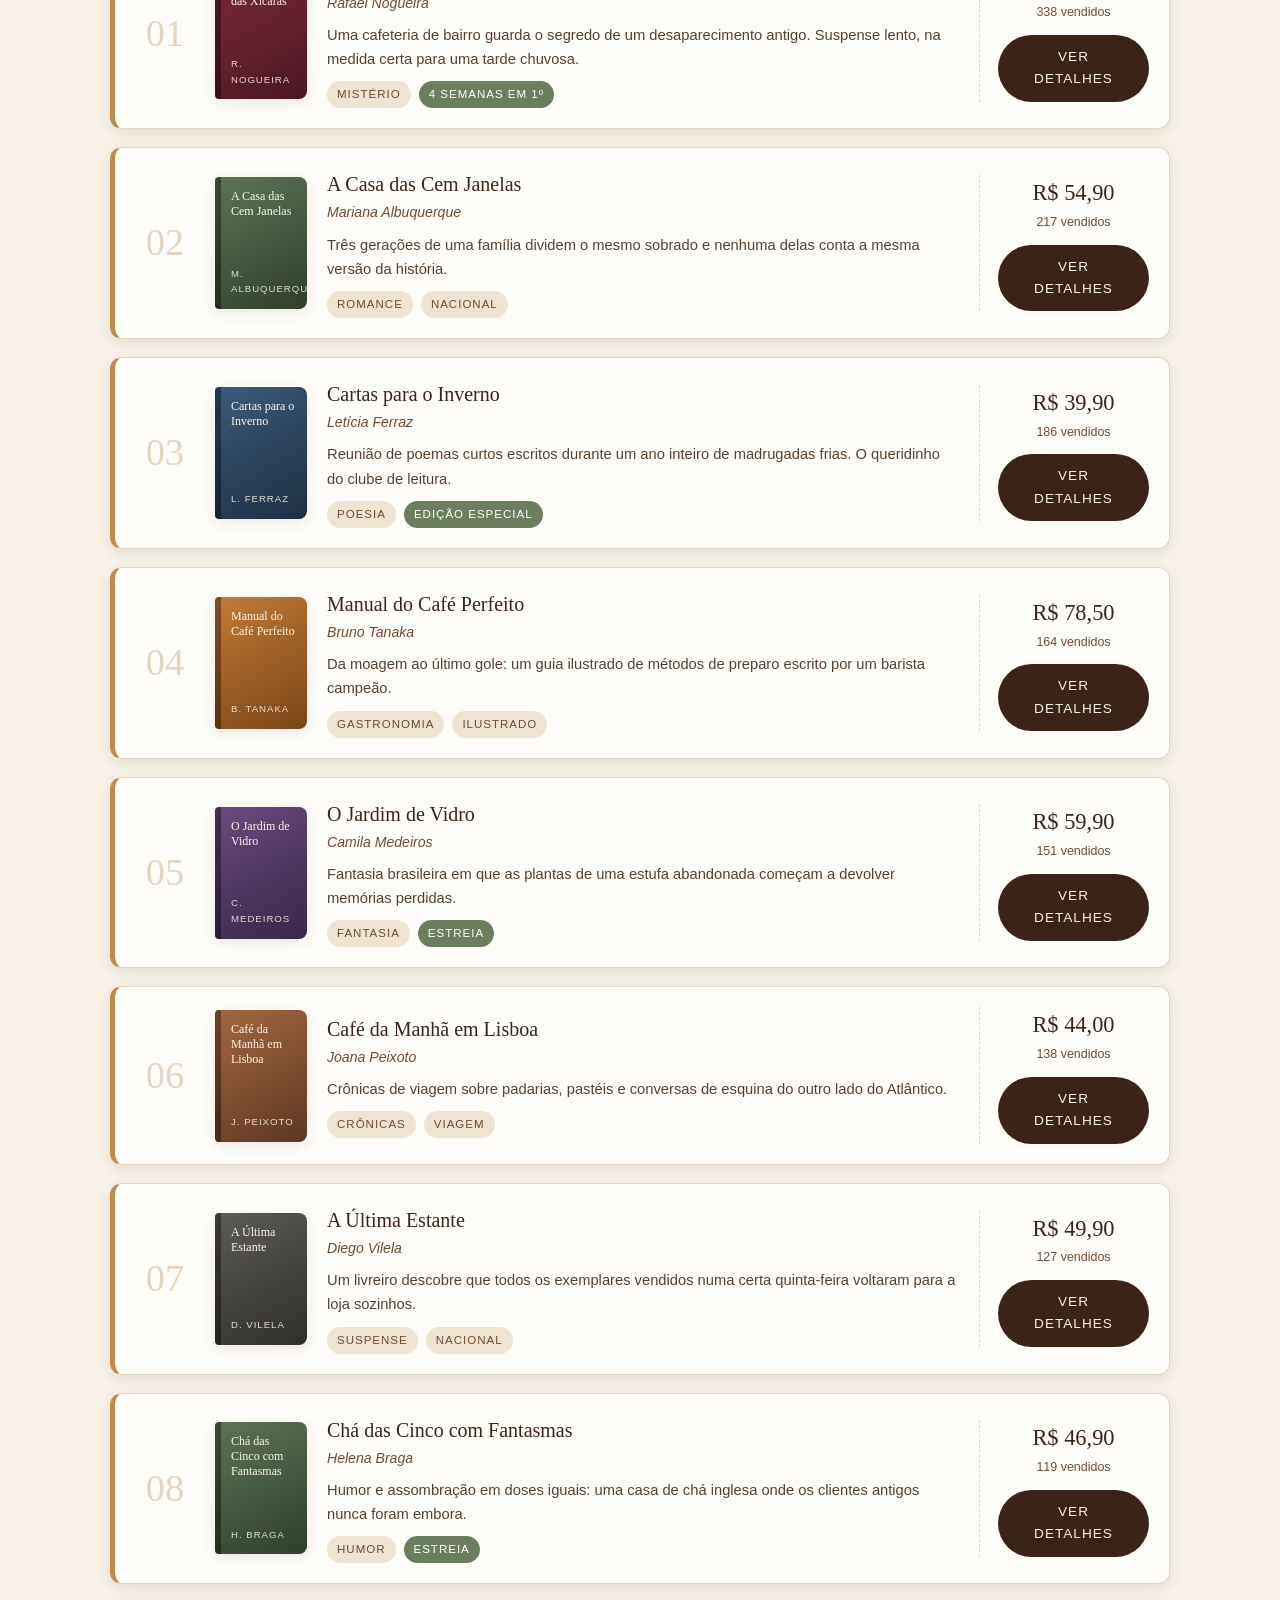
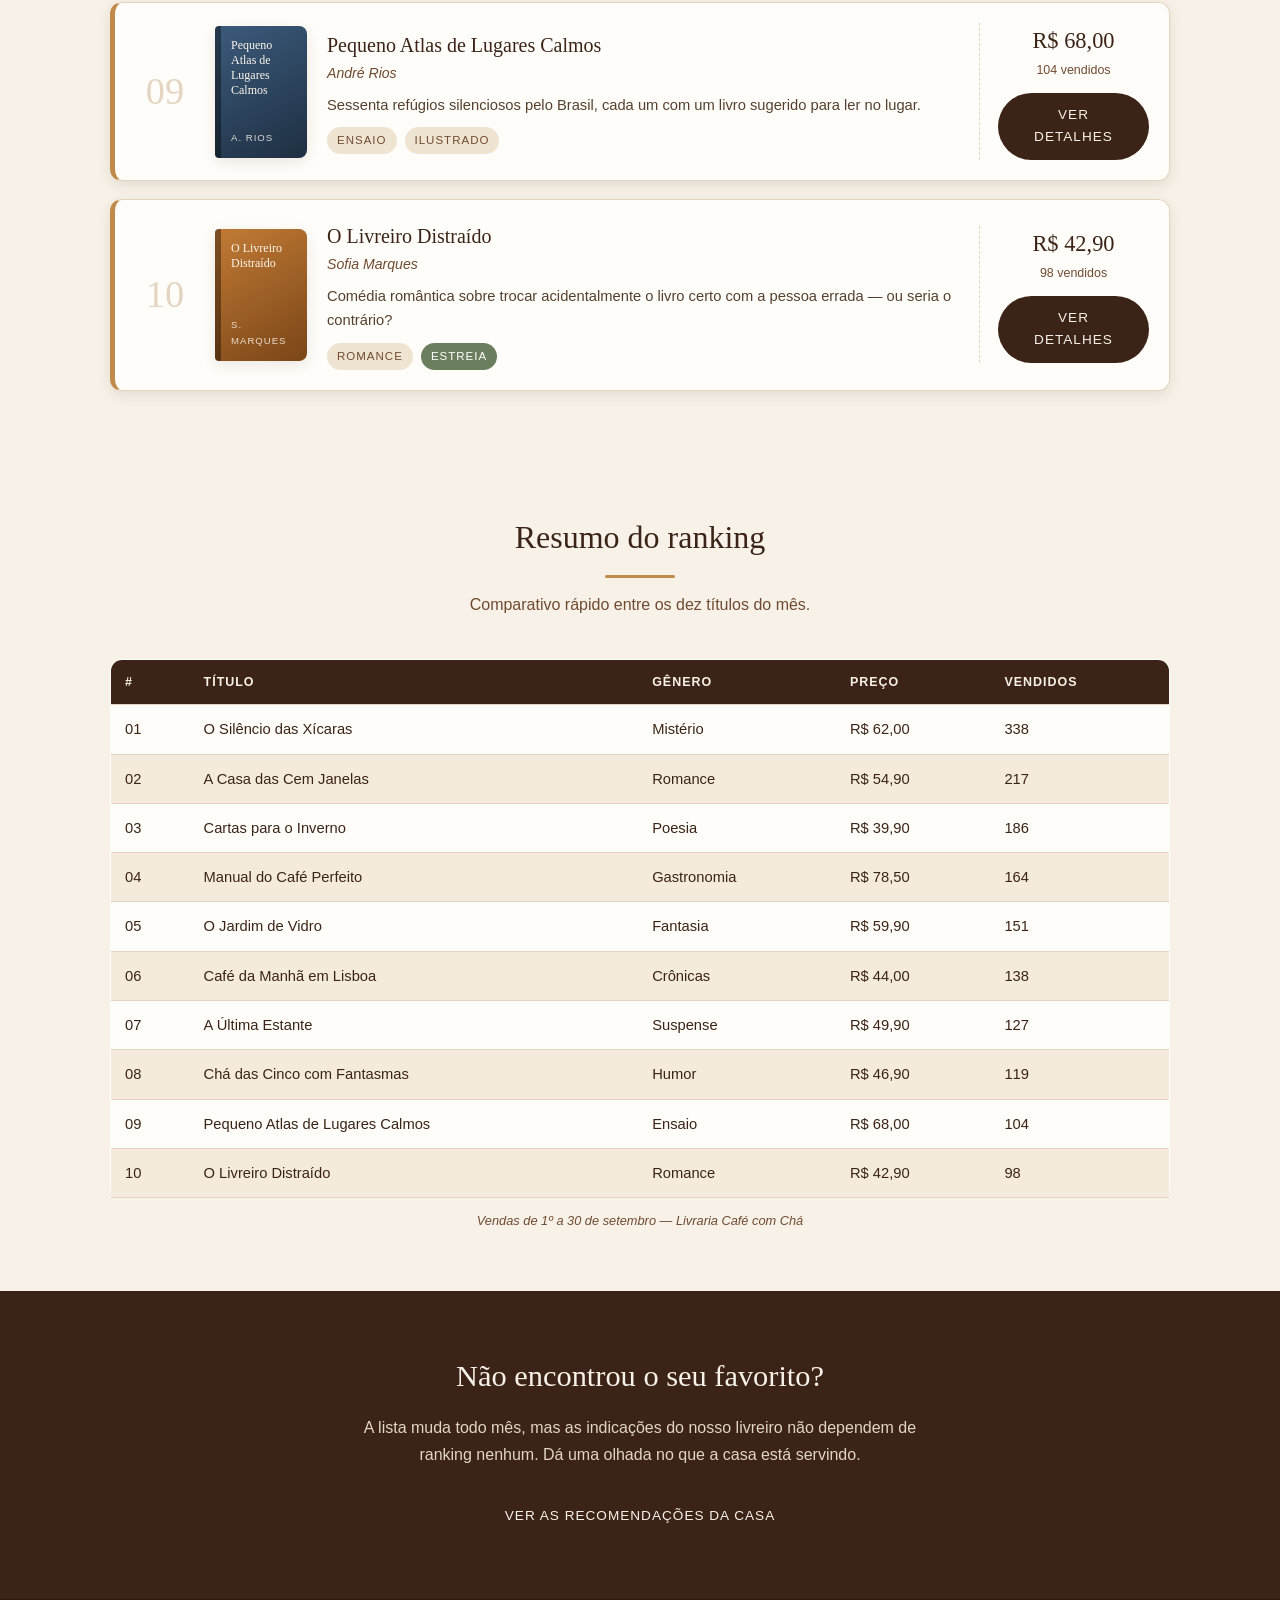
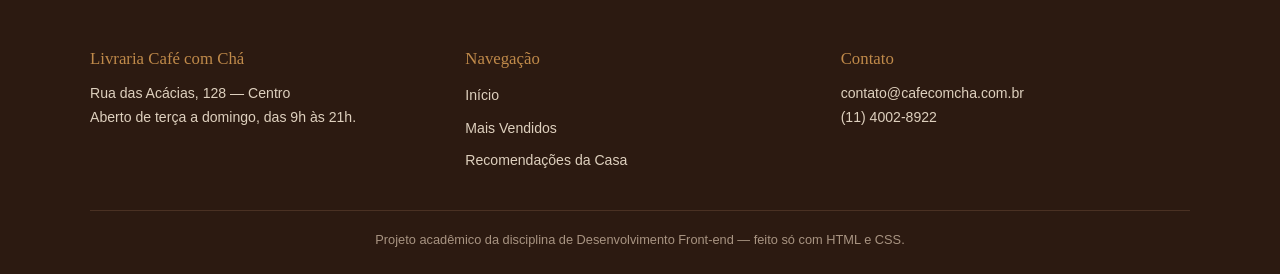
==== commit dd0a90c0: "Unifica o CSS das duas páginas em um único arquivo Substitui css/best-sellers.css e css/recomendacoe" ====
--- a/best-sellers.html
+++ b/best-sellers.html
@@ -5,7 +5,7 @@
   <meta name="viewport" content="width=device-width, initial-scale=1.0">
   <title>Mais Vendidos | Livraria Café com Chá</title>
   <meta name="description" content="Os livros mais vendidos da Livraria Café com Chá neste mês.">
-  <link rel="stylesheet" href="css/best-sellers.css">
+  <link rel="stylesheet" href="css/estilo.css">
 </head>
 <body>
 
--- a/css/estilo.css
+++ b/css/estilo.css
@@ -0,0 +1,1204 @@
+/* =========================================================
+   Livraria Café com Chá — Folha de estilo única do site
+   Disciplina: Desenvolvimento Front-end
+   Somente HTML e CSS (sem JavaScript e sem imagens externas)
+
+   Usada por TODAS as páginas:
+     index.html · best-sellers.html · recomendacoes.html
+
+   ÍNDICE
+     1. Variáveis e reset
+     2. Cabeçalho e menu
+     3. Títulos de seção
+     4. Botões
+     5. Capas de livro (desenhadas em CSS)
+     6. Rodapé
+     7. Página "Mais Vendidos"
+     8. Página "Recomendações da Casa"
+     9. Responsivo
+   ========================================================= */
+
+
+/* =========================================================
+   1. VARIÁVEIS E RESET
+   ========================================================= */
+:root {
+  --cafe-escuro:  #3b2417;
+  --cafe-medio:   #6f4b32;
+  --creme:        #f7f1e7;
+  --creme-claro:  #fffdf9;
+  --dourado:      #c08a4a;
+  --verde-cha:    #6b7f5e;
+  --borda:        #e3d5c2;
+
+  --fonte-titulo: Georgia, 'Times New Roman', serif;
+  --fonte-texto:  'Segoe UI', Tahoma, Verdana, sans-serif;
+
+  --raio:   12px;
+  --sombra: 0 4px 14px rgba(59, 36, 23, 0.10);
+
+  --largura-site: 1100px;
+}
+
+* {
+  margin: 0;
+  padding: 0;
+  box-sizing: border-box;
+}
+
+body {
+  font-family: var(--fonte-texto);
+  background-color: var(--creme);
+  color: var(--cafe-escuro);
+  line-height: 1.65;
+}
+
+img { max-width: 100%; }
+
+a { color: var(--cafe-medio); }
+
+a:focus-visible,
+button:focus-visible,
+input:focus-visible {
+  outline: 3px solid var(--verde-cha);
+  outline-offset: 3px;
+}
+
+
+/* =========================================================
+   2. CABEÇALHO E MENU  (iguais em todas as páginas)
+   ========================================================= */
+.cabecalho {
+  background-color: var(--cafe-escuro);
+  border-bottom: 4px solid var(--dourado);
+  position: sticky;
+  top: 0;
+  z-index: 10;
+}
+
+.cabecalho__conteudo {
+  max-width: var(--largura-site);
+  margin: 0 auto;
+  padding: 14px 20px;
+  display: flex;
+  flex-wrap: wrap;
+  align-items: center;
+  justify-content: space-between;
+  gap: 12px;
+}
+
+.logo {
+  display: flex;
+  align-items: center;
+  gap: 10px;
+  text-decoration: none;
+  color: var(--creme);
+}
+
+.logo__icone { font-size: 1.9rem; }
+
+.logo__texto {
+  font-family: var(--fonte-titulo);
+  font-size: 1.15rem;
+  line-height: 1.15;
+  letter-spacing: 0.5px;
+}
+
+.logo__texto strong {
+  display: block;
+  font-size: 0.72rem;
+  letter-spacing: 3px;
+  text-transform: uppercase;
+  color: var(--dourado);
+  font-weight: normal;
+}
+
+.menu {
+  display: flex;
+  flex-wrap: wrap;
+  gap: 6px;
+}
+
+.menu a {
+  color: var(--creme);
+  text-decoration: none;
+  font-size: 0.92rem;
+  padding: 8px 14px;
+  border-radius: 999px;
+  transition: background-color 0.25s, color 0.25s;
+}
+
+.menu a:hover { background-color: rgba(247, 241, 231, 0.15); }
+
+.menu .menu__ativo {
+  background-color: var(--dourado);
+  color: var(--cafe-escuro);
+  font-weight: bold;
+}
+
+
+/* =========================================================
+   3. TÍTULOS DE SEÇÃO
+   ========================================================= */
+.secao__titulo {
+  font-family: var(--fonte-titulo);
+  font-size: 2rem;
+  font-weight: normal;
+  text-align: center;
+  color: var(--cafe-escuro);
+}
+
+.secao__titulo::after {
+  content: "";
+  display: block;
+  width: 70px;
+  height: 3px;
+  margin: 12px auto 0;
+  background-color: var(--dourado);
+  border-radius: 3px;
+}
+
+.secao__subtitulo {
+  text-align: center;
+  color: var(--cafe-medio);
+  max-width: 620px;
+  margin: 14px auto 40px;
+}
+
+/* Versões para usar sobre fundo escuro */
+.secao__titulo--claro    { color: var(--creme); }
+.secao__subtitulo--claro { color: #e2d5c4; }
+
+
+/* =========================================================
+   4. BOTÕES
+   ========================================================= */
+.botao {
+  display: inline-block;
+  background-color: var(--cafe-escuro);
+  color: var(--creme);
+  text-decoration: none;
+  font-family: var(--fonte-texto);
+  font-size: 0.85rem;
+  letter-spacing: 1px;
+  text-transform: uppercase;
+  padding: 11px 20px;
+  border: none;
+  border-radius: 999px;
+  cursor: pointer;
+  transition: background-color 0.25s, color 0.25s;
+}
+
+.botao:hover {
+  background-color: var(--dourado);
+  color: var(--cafe-escuro);
+}
+
+.botao--destaque {
+  background-color: var(--dourado);
+  color: var(--cafe-escuro);
+  font-weight: bold;
+  padding: 13px 26px;
+}
+
+.botao--destaque:hover {
+  background-color: var(--creme);
+  color: var(--cafe-escuro);
+}
+
+
+/* =========================================================
+   5. CAPAS DE LIVRO (desenhadas só com CSS)
+      .capa            → tamanho padrão (pódio)
+      .capa--pequena   → lista do top 10
+      .capa--grande    → indicações da casa
+   ========================================================= */
+.capa {
+  width: 150px;
+  height: 215px;
+  border-radius: 4px 8px 8px 4px;
+  box-shadow: var(--sombra);
+  border-left: 8px solid rgba(0, 0, 0, 0.28);
+  padding: 18px 14px;
+  display: flex;
+  flex-direction: column;
+  justify-content: space-between;
+  color: #fdf6ec;
+  text-align: left;
+  flex-shrink: 0;
+}
+
+.capa__titulo {
+  font-family: var(--fonte-titulo);
+  font-size: 1rem;
+  line-height: 1.25;
+}
+
+.capa__autor {
+  font-size: 0.72rem;
+  letter-spacing: 1.5px;
+  text-transform: uppercase;
+  opacity: 0.85;
+}
+
+.capa--pequena {
+  width: 92px;
+  height: 132px;
+  padding: 12px 10px;
+  border-left-width: 6px;
+}
+
+.capa--pequena .capa__titulo { font-size: 0.75rem; }
+.capa--pequena .capa__autor  { font-size: 0.6rem; letter-spacing: 1px; }
+
+.capa--grande {
+  width: 190px;
+  height: 275px;
+  padding: 22px 18px;
+  border-left-width: 10px;
+  border-radius: 4px 10px 10px 4px;
+  box-shadow: 0 8px 22px rgba(59, 36, 23, 0.22);
+  transform: rotate(-2deg);
+  transition: transform 0.3s;
+}
+
+.capa--grande .capa__titulo { font-size: 1.2rem; }
+.capa--grande .capa__autor  { font-size: 0.75rem; }
+
+/* Cores das capas */
+.capa--vinho   { background: linear-gradient(150deg, #7d2b3a, #4a1622); }
+.capa--verde   { background: linear-gradient(150deg, #5c7355, #2f3f2c); }
+.capa--azul    { background: linear-gradient(150deg, #3b5a7a, #1e2f42); }
+.capa--laranja { background: linear-gradient(150deg, #c07a35, #7a4517); }
+.capa--roxo    { background: linear-gradient(150deg, #6a4a7d, #38264a); }
+.capa--terra   { background: linear-gradient(150deg, #a3663f, #5e3723); }
+.capa--cinza   { background: linear-gradient(150deg, #5c5a56, #302f2c); }
+
+
+/* =========================================================
+   6. RODAPÉ  (igual em todas as páginas)
+   ========================================================= */
+.rodape {
+  background-color: #2c1a11;
+  color: #ded0be;
+  padding: 46px 20px 24px;
+}
+
+.rodape__conteudo {
+  max-width: var(--largura-site);
+  margin: 0 auto;
+  display: grid;
+  grid-template-columns: repeat(3, 1fr);
+  gap: 26px;
+}
+
+.rodape__bloco h3 {
+  font-family: var(--fonte-titulo);
+  font-size: 1.05rem;
+  font-weight: normal;
+  color: var(--dourado);
+  margin-bottom: 10px;
+}
+
+.rodape__bloco p { font-size: 0.88rem; }
+
+.rodape__bloco ul { list-style: none; }
+
+.rodape__bloco li { margin-bottom: 6px; }
+
+.rodape__bloco a {
+  color: #ded0be;
+  text-decoration: none;
+  font-size: 0.88rem;
+}
+
+.rodape__bloco a:hover {
+  color: var(--dourado);
+  text-decoration: underline;
+}
+
+.rodape__creditos {
+  max-width: var(--largura-site);
+  margin: 30px auto 0;
+  padding-top: 18px;
+  border-top: 1px solid #4a3123;
+  text-align: center;
+  font-size: 0.8rem;
+  color: #a89482;
+}
+
+
+/* =========================================================
+   7. PÁGINA "MAIS VENDIDOS"  (best-sellers.html)
+   ========================================================= */
+
+/* ---- 7.1 Hero ---- */
+.hero {
+  background:
+    linear-gradient(135deg, rgba(59, 36, 23, 0.92), rgba(111, 75, 50, 0.88)),
+    repeating-linear-gradient(45deg, #6f4b32 0 12px, #5c3d29 12px 24px);
+  color: var(--creme);
+  text-align: center;
+  padding: 70px 20px 60px;
+}
+
+.hero__etiqueta {
+  display: inline-block;
+  border: 1px solid var(--dourado);
+  color: var(--dourado);
+  text-transform: uppercase;
+  letter-spacing: 3px;
+  font-size: 0.7rem;
+  padding: 6px 16px;
+  border-radius: 999px;
+  margin-bottom: 18px;
+}
+
+.hero__titulo {
+  font-family: var(--fonte-titulo);
+  font-size: 3rem;
+  font-weight: normal;
+  letter-spacing: 1px;
+}
+
+.hero__texto {
+  max-width: 600px;
+  margin: 16px auto 0;
+  color: #ece0d0;
+}
+
+.hero__numeros {
+  list-style: none;
+  display: flex;
+  flex-wrap: wrap;
+  justify-content: center;
+  gap: 18px;
+  margin-top: 34px;
+}
+
+.hero__numeros li {
+  background-color: rgba(247, 241, 231, 0.10);
+  border: 1px solid rgba(192, 138, 74, 0.5);
+  border-radius: var(--raio);
+  padding: 14px 26px;
+  min-width: 150px;
+}
+
+.hero__numeros strong {
+  display: block;
+  font-family: var(--fonte-titulo);
+  font-size: 1.7rem;
+  color: var(--dourado);
+}
+
+.hero__numeros span {
+  font-size: 0.8rem;
+  text-transform: uppercase;
+  letter-spacing: 1px;
+  color: #e2d5c4;
+}
+
+/* ---- 7.2 Larguras das seções ---- */
+.podio,
+.ranking,
+.resumo {
+  max-width: var(--largura-site);
+  margin: 0 auto;
+  padding: 60px 20px;
+}
+
+/* ---- 7.3 Pódio (top 3) ---- */
+.podio__lista {
+  display: grid;
+  grid-template-columns: repeat(3, 1fr);
+  gap: 22px;
+  align-items: end;
+}
+
+.destaque {
+  position: relative;
+  background-color: var(--creme-claro);
+  border: 1px solid var(--borda);
+  border-radius: var(--raio);
+  box-shadow: var(--sombra);
+  padding: 34px 20px 26px;
+  text-align: center;
+  display: flex;
+  flex-direction: column;
+  align-items: center;
+  gap: 6px;
+  transition: transform 0.25s, box-shadow 0.25s;
+}
+
+.destaque:hover {
+  transform: translateY(-6px);
+  box-shadow: 0 10px 24px rgba(59, 36, 23, 0.18);
+}
+
+.destaque--ouro   { border-top: 6px solid var(--dourado); padding-top: 44px; }
+.destaque--prata  { border-top: 6px solid #b9b3a8; }
+.destaque--bronze { border-top: 6px solid #a9743f; }
+
+.destaque__posicao {
+  position: absolute;
+  top: -22px;
+  left: 50%;
+  transform: translateX(-50%);
+  width: 46px;
+  height: 46px;
+  border-radius: 50%;
+  background-color: var(--cafe-escuro);
+  color: var(--creme);
+  font-family: var(--fonte-titulo);
+  font-size: 1.05rem;
+  display: flex;
+  align-items: center;
+  justify-content: center;
+  border: 3px solid var(--creme);
+}
+
+.destaque--ouro .destaque__posicao {
+  background-color: var(--dourado);
+  color: var(--cafe-escuro);
+}
+
+.selo {
+  background-color: var(--verde-cha);
+  color: #fff;
+  font-size: 0.68rem;
+  text-transform: uppercase;
+  letter-spacing: 2px;
+  padding: 4px 12px;
+  border-radius: 999px;
+  margin-bottom: 8px;
+}
+
+.destaque__titulo {
+  font-family: var(--fonte-titulo);
+  font-size: 1.2rem;
+  font-weight: normal;
+  margin-top: 14px;
+}
+
+.destaque__autor  { color: var(--cafe-medio); font-size: 0.9rem; }
+
+.destaque__genero {
+  font-size: 0.78rem;
+  text-transform: uppercase;
+  letter-spacing: 1.5px;
+  color: var(--verde-cha);
+}
+
+.destaque__preco {
+  font-family: var(--fonte-titulo);
+  font-size: 1.35rem;
+  color: var(--cafe-escuro);
+  margin-top: 6px;
+}
+
+.destaque__vendas { font-size: 0.82rem; color: var(--cafe-medio); }
+
+/* ---- 7.4 Lista do Top 10 ---- */
+.ranking__lista {
+  list-style: none;
+  display: flex;
+  flex-direction: column;
+  gap: 18px;
+}
+
+.livro {
+  background-color: var(--creme-claro);
+  border: 1px solid var(--borda);
+  border-left: 5px solid var(--dourado);
+  border-radius: var(--raio);
+  box-shadow: var(--sombra);
+  padding: 20px;
+  display: grid;
+  grid-template-columns: 60px 92px 1fr 170px;
+  gap: 20px;
+  align-items: center;
+  transition: transform 0.2s, border-left-color 0.2s;
+}
+
+.livro:hover {
+  transform: translateX(5px);
+  border-left-color: var(--verde-cha);
+}
+
+.livro__posicao {
+  font-family: var(--fonte-titulo);
+  font-size: 2.4rem;
+  color: var(--borda);
+  text-align: center;
+}
+
+.livro__titulo {
+  font-family: var(--fonte-titulo);
+  font-size: 1.25rem;
+  font-weight: normal;
+}
+
+.livro__autor {
+  color: var(--cafe-medio);
+  font-size: 0.88rem;
+  font-style: italic;
+  margin-bottom: 8px;
+}
+
+.livro__resumo { font-size: 0.92rem; color: #55402f; }
+
+.livro__tags {
+  display: flex;
+  flex-wrap: wrap;
+  gap: 8px;
+  margin-top: 10px;
+}
+
+.tag {
+  background-color: #efe3d2;
+  color: var(--cafe-medio);
+  font-size: 0.72rem;
+  text-transform: uppercase;
+  letter-spacing: 1px;
+  padding: 4px 10px;
+  border-radius: 999px;
+}
+
+.tag--verde {
+  background-color: var(--verde-cha);
+  color: #fff;
+}
+
+.livro__compra {
+  text-align: center;
+  border-left: 1px dashed var(--borda);
+  padding-left: 18px;
+}
+
+.livro__preco {
+  font-family: var(--fonte-titulo);
+  font-size: 1.4rem;
+  color: var(--cafe-escuro);
+}
+
+.livro__vendas {
+  font-size: 0.78rem;
+  color: var(--cafe-medio);
+  margin-bottom: 12px;
+}
+
+/* ---- 7.5 Tabela resumo ---- */
+.tabela__area { overflow-x: auto; }
+
+.tabela {
+  width: 100%;
+  min-width: 560px;
+  border-collapse: collapse;
+  background-color: var(--creme-claro);
+  border: 1px solid var(--borda);
+  border-radius: var(--raio);
+  overflow: hidden;
+}
+
+.tabela caption {
+  caption-side: bottom;
+  padding-top: 12px;
+  font-size: 0.8rem;
+  color: var(--cafe-medio);
+  font-style: italic;
+}
+
+.tabela th,
+.tabela td {
+  padding: 12px 14px;
+  text-align: left;
+  border-bottom: 1px solid var(--borda);
+  font-size: 0.92rem;
+}
+
+.tabela thead th {
+  background-color: var(--cafe-escuro);
+  color: var(--creme);
+  text-transform: uppercase;
+  letter-spacing: 1px;
+  font-size: 0.78rem;
+}
+
+.tabela tbody tr:nth-child(even) { background-color: #f4ebdd; }
+.tabela tbody tr:hover { background-color: #efe3d2; }
+.tabela tbody tr:last-child td { border-bottom: none; }
+
+/* ---- 7.6 Chamada final ---- */
+.chamada {
+  text-align: center;
+  background-color: var(--cafe-escuro);
+  color: var(--creme);
+  padding: 60px 20px;
+}
+
+.chamada h2 {
+  font-family: var(--fonte-titulo);
+  font-size: 1.9rem;
+  font-weight: normal;
+}
+
+.chamada p {
+  max-width: 560px;
+  margin: 14px auto 26px;
+  color: #e2d5c4;
+}
+
+
+/* =========================================================
+   8. PÁGINA "RECOMENDAÇÕES DA CASA"  (recomendacoes.html)
+   ========================================================= */
+
+/* ---- 8.1 Abertura ---- */
+.abertura {
+  max-width: var(--largura-site);
+  margin: 0 auto;
+  padding: 70px 20px 60px;
+  display: grid;
+  grid-template-columns: 1.35fr 1fr;
+  gap: 40px;
+  align-items: center;
+}
+
+.abertura__etiqueta {
+  display: inline-block;
+  background-color: var(--verde-cha);
+  color: #fff;
+  text-transform: uppercase;
+  letter-spacing: 3px;
+  font-size: 0.7rem;
+  padding: 5px 14px;
+  border-radius: 999px;
+  margin-bottom: 18px;
+}
+
+.abertura__titulo {
+  font-family: var(--fonte-titulo);
+  font-size: 3.1rem;
+  font-weight: normal;
+  line-height: 1.1;
+}
+
+.abertura__titulo::after {
+  content: "";
+  display: block;
+  width: 90px;
+  height: 3px;
+  margin-top: 18px;
+  background-color: var(--dourado);
+  border-radius: 3px;
+}
+
+.abertura__resumo {
+  max-width: 520px;
+  margin: 20px 0 28px;
+  color: var(--cafe-medio);
+  font-size: 1.03rem;
+}
+
+/* ---- 8.2 Xícara desenhada só com CSS ---- */
+.abertura__xicara {
+  display: flex;
+  justify-content: center;
+}
+
+.xicara {
+  position: relative;
+  width: 200px;
+  height: 210px;
+}
+
+.xicara__corpo {
+  position: absolute;
+  bottom: 34px;
+  left: 30px;
+  width: 130px;
+  height: 100px;
+  background: linear-gradient(160deg, #fffdf9, #e8dbc8);
+  border: 3px solid var(--cafe-escuro);
+  border-radius: 12px 12px 60px 60px;
+}
+
+.xicara__corpo::before {
+  content: "";
+  position: absolute;
+  top: 8px;
+  left: 8px;
+  right: 8px;
+  height: 16px;
+  background: linear-gradient(90deg, #6b4526, #97643a);
+  border-radius: 50%;
+}
+
+.xicara__corpo::after {
+  content: "";
+  position: absolute;
+  right: -46px;
+  top: 20px;
+  width: 46px;
+  height: 46px;
+  border: 3px solid var(--cafe-escuro);
+  border-left-color: transparent;
+  border-radius: 50%;
+}
+
+.xicara__pires {
+  position: absolute;
+  bottom: 16px;
+  left: 6px;
+  width: 180px;
+  height: 20px;
+  background: linear-gradient(180deg, #efe3d2, #d9c8b0);
+  border: 3px solid var(--cafe-escuro);
+  border-radius: 0 0 40px 40px;
+}
+
+.xicara__vapor,
+.xicara__vapor::before,
+.xicara__vapor::after {
+  position: absolute;
+  width: 8px;
+  height: 46px;
+  background-color: rgba(111, 75, 50, 0.28);
+  border-radius: 999px;
+}
+
+.xicara__vapor {
+  top: 20px;
+  left: 90px;
+}
+
+.xicara__vapor::before {
+  content: "";
+  left: -26px;
+  top: 12px;
+  height: 34px;
+}
+
+.xicara__vapor::after {
+  content: "";
+  left: 26px;
+  top: 6px;
+  height: 40px;
+}
+
+/* ---- 8.3 Indicações ---- */
+.selecao {
+  max-width: var(--largura-site);
+  margin: 0 auto;
+  padding: 30px 20px 60px;
+}
+
+.indicacao {
+  background-color: var(--creme-claro);
+  border: 1px solid var(--borda);
+  border-radius: var(--raio);
+  box-shadow: var(--sombra);
+  padding: 32px;
+  margin-bottom: 30px;
+  display: flex;
+  align-items: flex-start;
+  gap: 36px;
+}
+
+.indicacao--invertida { flex-direction: row-reverse; }
+
+.indicacao:hover .capa--grande { transform: rotate(0deg) scale(1.03); }
+
+.indicacao__texto { flex: 1; }
+
+.indicacao__genero {
+  display: inline-block;
+  font-size: 0.72rem;
+  text-transform: uppercase;
+  letter-spacing: 2px;
+  color: var(--verde-cha);
+  border-bottom: 2px solid var(--borda);
+  padding-bottom: 4px;
+  margin-bottom: 10px;
+}
+
+.indicacao__titulo {
+  font-family: var(--fonte-titulo);
+  font-size: 1.7rem;
+  font-weight: normal;
+}
+
+.indicacao__autor {
+  color: var(--cafe-medio);
+  font-style: italic;
+  font-size: 0.92rem;
+  margin-bottom: 12px;
+}
+
+.indicacao__sinopse { color: #55402f; }
+
+/* ---- 8.4 Bilhete de quem indicou ---- */
+.bilhete {
+  position: relative;
+  background-color: #f4ebdd;
+  border-left: 4px solid var(--dourado);
+  border-radius: 0 var(--raio) var(--raio) 0;
+  padding: 20px 22px 18px 46px;
+  margin: 22px 0;
+}
+
+.bilhete::before {
+  content: "\201C";
+  position: absolute;
+  left: 14px;
+  top: 4px;
+  font-family: var(--fonte-titulo);
+  font-size: 3rem;
+  color: var(--dourado);
+  line-height: 1;
+}
+
+.bilhete p {
+  font-style: italic;
+  color: var(--cafe-medio);
+}
+
+.bilhete__assinatura {
+  display: flex;
+  align-items: center;
+  gap: 12px;
+  margin-top: 14px;
+  font-size: 0.85rem;
+  color: var(--cafe-medio);
+}
+
+.bilhete__avatar {
+  width: 40px;
+  height: 40px;
+  flex-shrink: 0;
+  border-radius: 50%;
+  background-color: var(--cafe-escuro);
+  color: var(--creme);
+  font-family: var(--fonte-titulo);
+  font-size: 0.9rem;
+  display: flex;
+  align-items: center;
+  justify-content: center;
+}
+
+.bilhete__assinatura strong {
+  display: block;
+  color: var(--cafe-escuro);
+  font-size: 0.92rem;
+}
+
+.indicacao__rodape {
+  display: flex;
+  flex-wrap: wrap;
+  align-items: center;
+  gap: 18px;
+}
+
+.preco {
+  font-family: var(--fonte-titulo);
+  font-size: 1.45rem;
+  color: var(--cafe-escuro);
+}
+
+/* ---- 8.5 Harmonizações (livro + bebida) ---- */
+.harmonizacao {
+  background:
+    linear-gradient(135deg, rgba(59, 36, 23, 0.94), rgba(107, 127, 94, 0.88)),
+    repeating-linear-gradient(135deg, #4a2f1e 0 14px, #3b2417 14px 28px);
+  padding: 66px 20px;
+}
+
+.harmonizacao__interno {
+  max-width: var(--largura-site);
+  margin: 0 auto;
+}
+
+.combos {
+  display: grid;
+  grid-template-columns: repeat(4, 1fr);
+  gap: 20px;
+}
+
+.combo {
+  background-color: rgba(255, 253, 249, 0.96);
+  border-radius: var(--raio);
+  padding: 26px 22px;
+  text-align: center;
+  border-top: 5px solid var(--dourado);
+  transition: transform 0.25s;
+}
+
+.combo:hover { transform: translateY(-6px); }
+
+.combo__icone {
+  font-size: 2.2rem;
+  display: block;
+  margin-bottom: 10px;
+}
+
+.combo__titulo {
+  font-family: var(--fonte-titulo);
+  font-size: 1.15rem;
+  font-weight: normal;
+  margin-bottom: 8px;
+}
+
+.combo__texto {
+  font-size: 0.9rem;
+  color: var(--cafe-medio);
+  margin-bottom: 14px;
+}
+
+.combo__preco {
+  font-family: var(--fonte-titulo);
+  font-size: 1.25rem;
+  color: var(--cafe-escuro);
+}
+
+.combo__preco span {
+  display: block;
+  font-family: var(--fonte-texto);
+  font-size: 0.74rem;
+  text-transform: uppercase;
+  letter-spacing: 1px;
+  color: var(--verde-cha);
+}
+
+/* ---- 8.6 Clube de leitura ---- */
+.clube {
+  max-width: var(--largura-site);
+  margin: 0 auto;
+  padding: 66px 20px;
+}
+
+.agenda { list-style: none; }
+
+.agenda__item {
+  background-color: var(--creme-claro);
+  border: 1px solid var(--borda);
+  border-radius: var(--raio);
+  box-shadow: var(--sombra);
+  padding: 18px 22px;
+  margin-bottom: 14px;
+  display: flex;
+  align-items: center;
+  gap: 22px;
+}
+
+.agenda__data {
+  width: 66px;
+  flex-shrink: 0;
+  text-align: center;
+  background-color: var(--cafe-escuro);
+  color: var(--creme);
+  border-radius: 8px;
+  padding: 8px 0;
+}
+
+.agenda__dia {
+  display: block;
+  font-family: var(--fonte-titulo);
+  font-size: 1.6rem;
+  line-height: 1;
+}
+
+.agenda__mes {
+  display: block;
+  font-size: 0.72rem;
+  text-transform: uppercase;
+  letter-spacing: 2px;
+  color: var(--dourado);
+}
+
+.agenda__info { flex: 1; }
+
+.agenda__info h3 {
+  font-family: var(--fonte-titulo);
+  font-size: 1.15rem;
+  font-weight: normal;
+}
+
+.agenda__info p {
+  font-size: 0.87rem;
+  color: var(--cafe-medio);
+}
+
+.agenda__estado {
+  font-size: 0.72rem;
+  text-transform: uppercase;
+  letter-spacing: 1.5px;
+  padding: 6px 14px;
+  border-radius: 999px;
+  white-space: nowrap;
+}
+
+.agenda__estado--aberto   { background-color: var(--verde-cha); color: #fff; }
+.agenda__estado--poucas   { background-color: var(--dourado);   color: var(--cafe-escuro); }
+.agenda__estado--esgotado { background-color: #d8ccbc;          color: var(--cafe-medio); }
+
+/* ---- 8.7 Assinatura (newsletter) ---- */
+.assinatura {
+  background-color: var(--cafe-escuro);
+  color: var(--creme);
+  text-align: center;
+  padding: 60px 20px;
+}
+
+.assinatura h2 {
+  font-family: var(--fonte-titulo);
+  font-size: 1.9rem;
+  font-weight: normal;
+}
+
+.assinatura p {
+  max-width: 520px;
+  margin: 12px auto 26px;
+  color: #e2d5c4;
+}
+
+.formulario {
+  max-width: 520px;
+  margin: 0 auto;
+  text-align: left;
+}
+
+.formulario__label {
+  display: block;
+  font-size: 0.78rem;
+  text-transform: uppercase;
+  letter-spacing: 2px;
+  color: var(--dourado);
+  margin-bottom: 8px;
+}
+
+.formulario__linha {
+  display: flex;
+  flex-wrap: wrap;
+  gap: 10px;
+}
+
+.formulario__campo {
+  flex: 1;
+  min-width: 220px;
+  font-family: var(--fonte-texto);
+  font-size: 0.95rem;
+  padding: 12px 16px;
+  border: 2px solid var(--borda);
+  border-radius: 999px;
+  background-color: var(--creme-claro);
+  color: var(--cafe-escuro);
+}
+
+.formulario__campo::placeholder { color: #a08b76; }
+
+.formulario__campo:focus {
+  border-color: var(--dourado);
+  outline: none;
+}
+
+
+/* =========================================================
+   9. RESPONSIVO
+   ========================================================= */
+
+/* ---- 9.1 Tablet (até 960px) ---- */
+@media (max-width: 960px) {
+
+  /* Mais Vendidos */
+  .livro {
+    grid-template-columns: 50px 92px 1fr;
+    grid-template-areas:
+      "posicao capa info"
+      "compra  compra compra";
+  }
+
+  .livro__posicao { grid-area: posicao; }
+  .livro .capa    { grid-area: capa; }
+  .livro__info    { grid-area: info; }
+
+  .livro__compra {
+    grid-area: compra;
+    border-left: none;
+    border-top: 1px dashed var(--borda);
+    padding-left: 0;
+    padding-top: 14px;
+    display: flex;
+    flex-wrap: wrap;
+    align-items: center;
+    justify-content: center;
+    gap: 16px;
+  }
+
+  .livro__vendas { margin-bottom: 0; }
+
+  /* Recomendações da Casa */
+  .abertura {
+    grid-template-columns: 1fr;
+    text-align: center;
+    padding-top: 50px;
+  }
+
+  .abertura__titulo::after { margin-left: auto; margin-right: auto; }
+  .abertura__resumo { margin-left: auto; margin-right: auto; }
+
+  .combos { grid-template-columns: repeat(2, 1fr); }
+}
+
+/* ---- 9.2 Celular (até 640px) ---- */
+@media (max-width: 640px) {
+
+  /* Comum a todas as páginas */
+  .cabecalho__conteudo { justify-content: center; }
+  .menu { justify-content: center; }
+  .rodape__conteudo { grid-template-columns: 1fr; text-align: center; }
+
+  /* Mais Vendidos */
+  .hero { padding: 48px 18px; }
+  .hero__titulo { font-size: 2.1rem; }
+
+  .podio__lista { grid-template-columns: 1fr; gap: 40px; }
+  .destaque--ouro { order: -1; }
+
+  .livro {
+    grid-template-columns: 1fr;
+    grid-template-areas:
+      "posicao"
+      "capa"
+      "info"
+      "compra";
+    justify-items: center;
+    text-align: center;
+  }
+
+  .livro__posicao { font-size: 1.8rem; }
+  .livro__tags { justify-content: center; }
+
+  /* Recomendações da Casa */
+  .abertura__titulo { font-size: 2.2rem; }
+
+  .indicacao,
+  .indicacao--invertida {
+    flex-direction: column;
+    align-items: center;
+    text-align: center;
+    padding: 26px 20px;
+  }
+
+  .capa--grande { transform: rotate(0deg); }
+
+  .indicacao__rodape { justify-content: center; }
+  .bilhete { text-align: left; }
+
+  .combos { grid-template-columns: 1fr; }
+
+  .agenda__item {
+    flex-direction: column;
+    text-align: center;
+    gap: 12px;
+  }
+}
